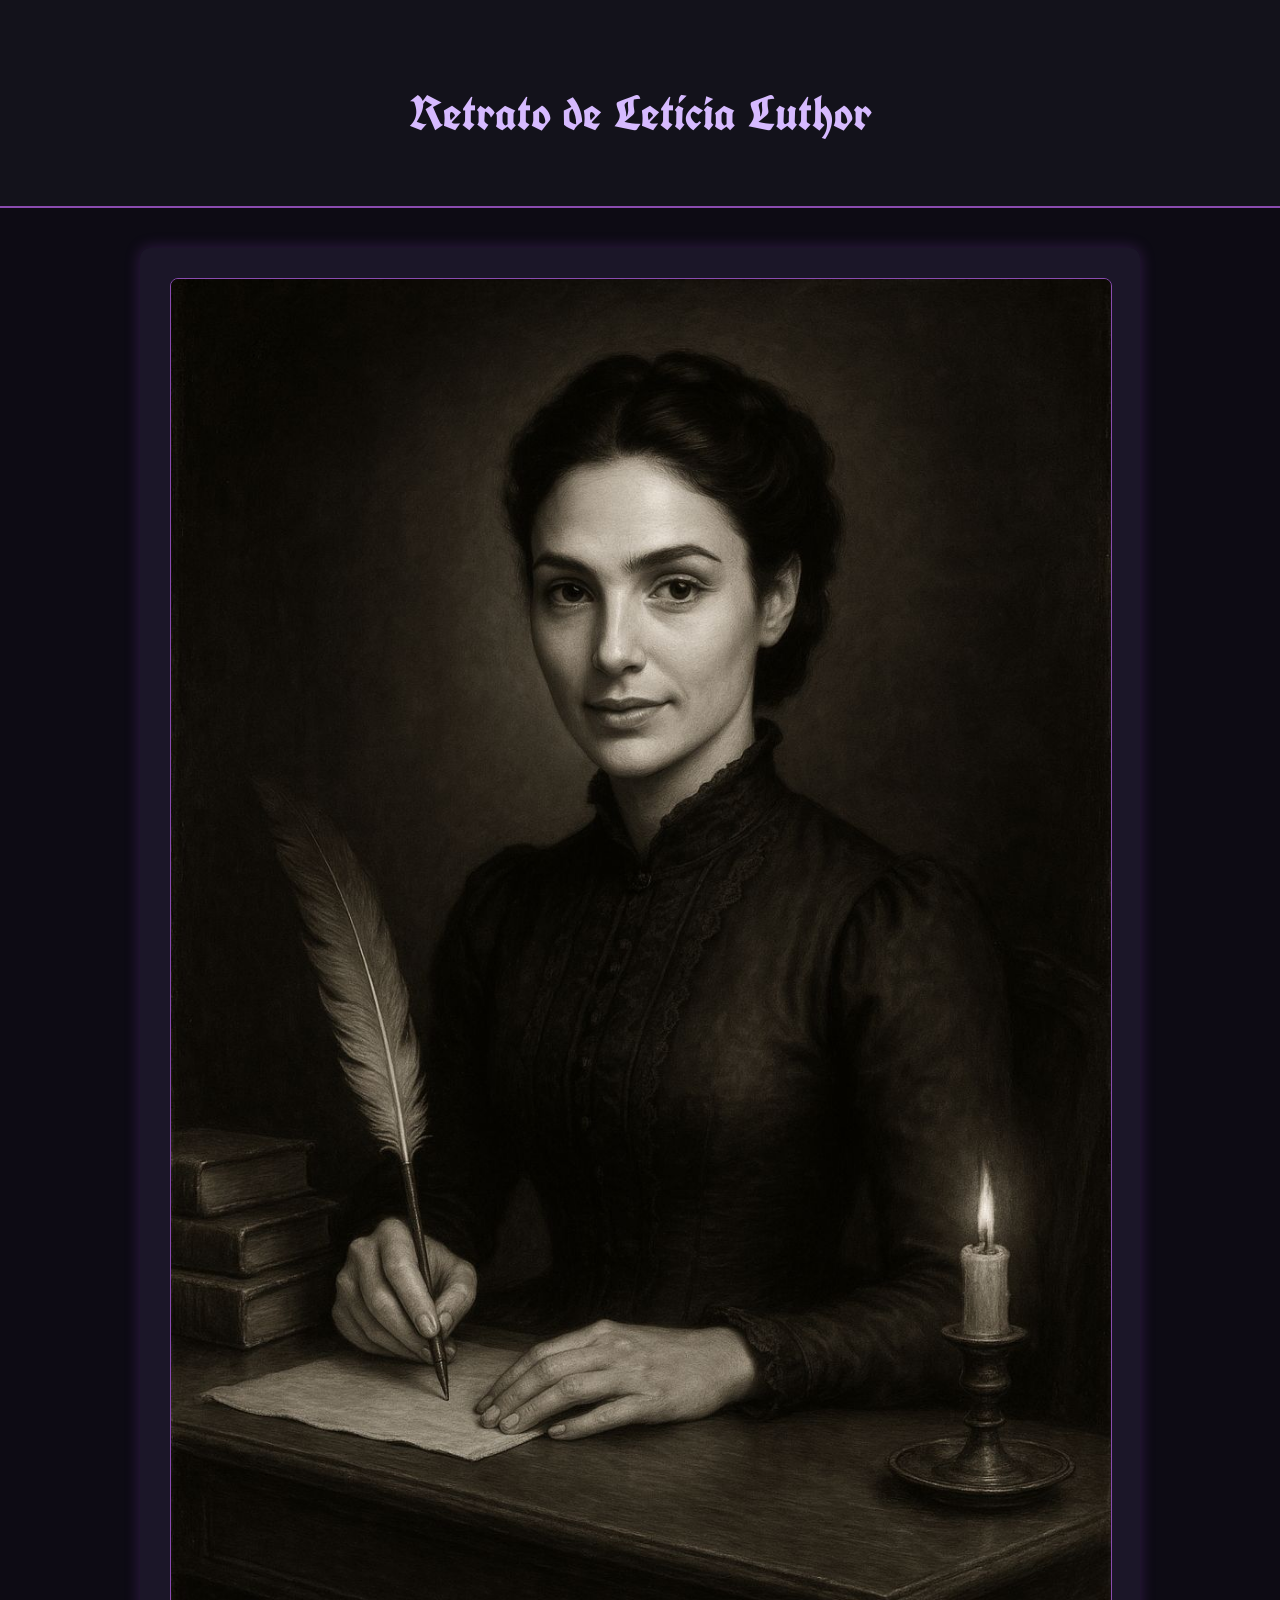
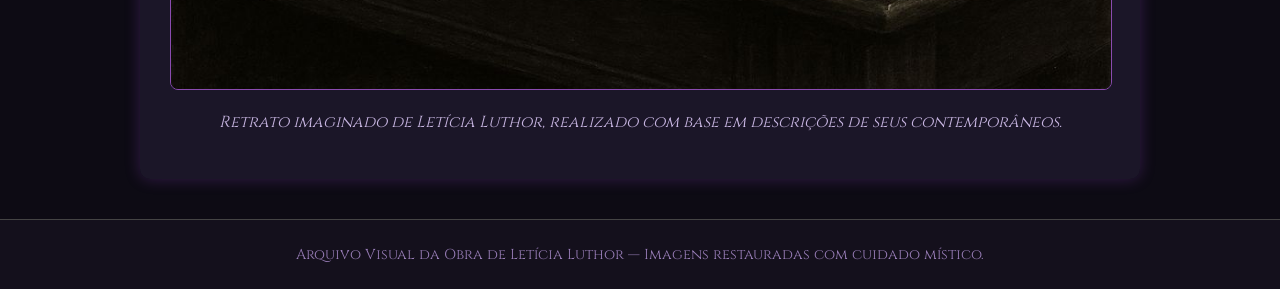
==== imagens.html @ 7912283a "Update and rename imagem.html to imagens.html" ====
<!DOCTYPE html>
<html lang="pt-BR">
<head>
  <meta charset="UTF-8">
  <meta name="viewport" content="width=device-width, initial-scale=1">
  <title>Imagens de Letícia Luthor</title>
  <style>
    @import url('https://fonts.googleapis.com/css2?family=Cinzel:wght@400;700&family=UnifrakturCook:wght@700&display=swap');

    body {
      margin: 0;
      background-color: #0d0b14;
      color: #f5f0e1;
      font-family: 'Cinzel', serif;
      background-image: url('https://www.transparenttextures.com/patterns/black-linen.png');
      background-attachment: fixed;
    }

    header {
      background-color: rgba(20, 18, 28, 0.95);
      text-align: center;
      padding: 50px 20px 30px;
      border-bottom: 2px solid #8a4baf;
    }

    header h1 {
      font-family: 'UnifrakturCook', cursive;
      font-size: 3em;
      color: #d6baff;
    }

    section {
      max-width: 1000px;
      margin: auto;
      padding: 40px 20px;
      text-align: center;
    }

    .img-box {
      background-color: rgba(30, 25, 45, 0.8);
      padding: 30px;
      border-radius: 10px;
      box-shadow: 0 0 15px rgba(139, 64, 191, 0.3);
      display: inline-block;
    }

    .img-box img {
      max-width: 100%;
      border-radius: 8px;
      border: 1px solid #8a4baf;
    }

    p.caption {
      font-style: italic;
      margin-top: 15px;
      color: #c8b6e2;
    }

    footer {
      background-color: #14101c;
      text-align: center;
      padding: 25px;
      font-size: 0.9em;
      color: #987db7;
      border-top: 1px solid #444;
    }
  </style>
</head>
<body>

  <header>
    <h1>Retrato de Letícia Luthor</h1>
  </header>

  <section>
    <div class="img-box">
      <img src="27d8414f-54de-430c-a86e-f7457b515dd6.png" alt="Retrato de Letícia Luthor segurando uma pena">
      <p class="caption">Retrato imaginado de Letícia Luthor, realizado com base em descrições de seus contemporâneos.</p>
    </div>
  </section>

  <footer>
    Arquivo Visual da Obra de Letícia Luthor — Imagens restauradas com cuidado místico.
  </footer>

</body>
</html>
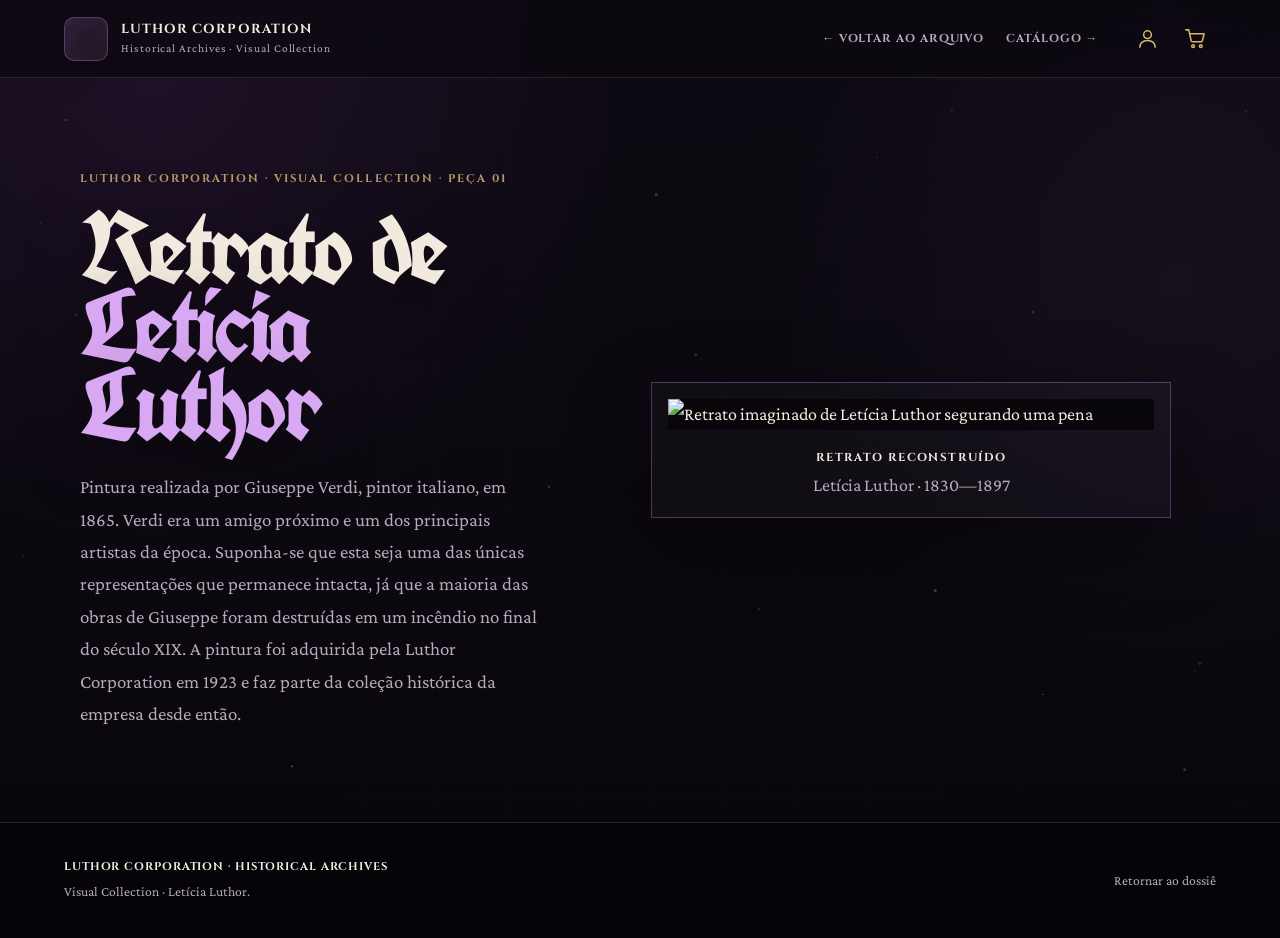
==== commit 5041d87c: "Adiciona catálogo, carrinho, pedidos e login à boutique - catalogo.html, produto.html, carrinho.html" ====
--- a/imagens.html
+++ b/imagens.html
@@ -1,87 +1,62 @@
-<!DOCTYPE html>
-<html lang="pt-BR">
-<head>
-  <meta charset="UTF-8">
-  <meta name="viewport" content="width=device-width, initial-scale=1">
-  <title>Imagens de Letícia Luthor</title>
-  <style>
-    @import url('https://fonts.googleapis.com/css2?family=Cinzel:wght@400;700&family=UnifrakturCook:wght@700&display=swap');
-
-    body {
-      margin: 0;
-      background-color: #0d0b14;
-      color: #f5f0e1;
-      font-family: 'Cinzel', serif;
-      background-image: url('https://www.transparenttextures.com/patterns/black-linen.png');
-      background-attachment: fixed;
-    }
-
-    header {
-      background-color: rgba(20, 18, 28, 0.95);
-      text-align: center;
-      padding: 50px 20px 30px;
-      border-bottom: 2px solid #8a4baf;
-    }
-
-    header h1 {
-      font-family: 'UnifrakturCook', cursive;
-      font-size: 3em;
-      color: #d6baff;
-    }
-
-    section {
-      max-width: 1000px;
-      margin: auto;
-      padding: 40px 20px;
-      text-align: center;
-    }
-
-    .img-box {
-      background-color: rgba(30, 25, 45, 0.8);
-      padding: 30px;
-      border-radius: 10px;
-      box-shadow: 0 0 15px rgba(139, 64, 191, 0.3);
-      display: inline-block;
-    }
-
-    .img-box img {
-      max-width: 100%;
-      border-radius: 8px;
-      border: 1px solid #8a4baf;
-    }
-
-    p.caption {
-      font-style: italic;
-      margin-top: 15px;
-      color: #c8b6e2;
-    }
-
-    footer {
-      background-color: #14101c;
-      text-align: center;
-      padding: 25px;
-      font-size: 0.9em;
-      color: #987db7;
-      border-top: 1px solid #444;
-    }
-  </style>
-</head>
-<body>
-
-  <header>
-    <h1>Retrato de Letícia Luthor</h1>
-  </header>
-
-  <section>
-    <div class="img-box">
-      <img src="27d8414f-54de-430c-a86e-f7457b515dd6.png" alt="Retrato de Letícia Luthor segurando uma pena">
-      <p class="caption">Retrato imaginado de Letícia Luthor, realizado com base em descrições de seus contemporâneos.</p>
-    </div>
-  </section>
-
-  <footer>
-    Arquivo Visual da Obra de Letícia Luthor — Imagens restauradas com cuidado místico.
-  </footer>
-
-</body>
-</html>
+<!DOCTYPE html>
+<html lang="pt-BR">
+<head>
+  <meta charset="UTF-8">
+  <meta name="viewport" content="width=device-width, initial-scale=1.0">
+  <meta name="description" content="Luthor Corporation Historical Archives — coleção visual dedicada ao retrato de Letícia Luthor.">
+  <meta name="theme-color" content="#100b16">
+  <title>Retrato de Letícia Luthor — Arquivo Visual</title>
+  <link rel="icon" type="image/x-icon" href="favicon.ico">
+  <link rel="preconnect" href="https://fonts.googleapis.com">
+  <link rel="preconnect" href="https://fonts.gstatic.com" crossorigin>
+  <link href="https://fonts.googleapis.com/css2?family=Cinzel:wght@400;600;700;800&family=Crimson+Pro:ital,wght@0,400;0,500;0,600;1,400;1,500&family=UnifrakturCook:wght@700&display=swap" rel="stylesheet">
+  <link rel="stylesheet" href="style.css">
+  <link rel="stylesheet" href="loja.css">
+</head>
+<body class="gallery-page">
+  <canvas id="dust-canvas" aria-hidden="true"></canvas>
+
+  <header class="site-header">
+    <a class="brand" href="index.html">
+      <span class="brand-mark corporate-mark"><img src="luthor-symbol.png" alt="" aria-hidden="true"></span>
+      <span class="brand-copy"><strong>Luthor Corporation</strong><small>Historical Archives · Visual Collection</small></span>
+    </a>
+    <div class="gallery-header-links"><a class="back-link" href="index.html">← Voltar ao arquivo</a><a class="back-link" href="catalogo.html">Catálogo →</a></div>
+    <div class="shop-actions">
+      <a class="shop-icon" href="perfil.html" aria-label="Seu perfil">
+        <svg viewBox="0 0 24 24" aria-hidden="true"><circle cx="12" cy="8" r="4"/><path d="M4 21c0-4.4 3.6-7 8-7s8 2.6 8 7"/></svg>
+      </a>
+      <a class="shop-icon" href="carrinho.html" data-cart-link aria-label="Carrinho">
+        <svg viewBox="0 0 24 24" aria-hidden="true"><path d="M2 3h3l2.4 11.2a1.5 1.5 0 0 0 1.5 1.2h8.8a1.5 1.5 0 0 0 1.5-1.1L21 7H6"/><circle cx="9.5" cy="20" r="1.4"/><circle cx="17.5" cy="20" r="1.4"/></svg>
+        <span class="shop-badge" data-cart-count hidden>0</span>
+      </a>
+    </div>
+  </header>
+
+  <main class="gallery-main">
+    <section class="gallery-intro reveal">
+      <p class="section-label">Luthor Corporation · Visual Collection · peça 01</p>
+      <h1>Retrato de<br><span>Letícia Luthor</span></h1>
+      <p>Pintura realizada por Giuseppe Verdi, pintor italiano, em 1865. Verdi era um amigo próximo e um dos principais artistas da época. Suponha-se que esta seja uma das únicas representações
+        que permanece intacta, já que a maioria das obras de Giuseppe foram destruídas em um incêndio no final do século XIX. A pintura foi adquirida pela Luthor Corporation em 1923 e faz parte da coleção histórica da empresa desde então.
+      </p>
+    </section>
+
+    <figure class="gallery-frame reveal">
+      <img src="retrato-leticia.jpg" alt="Retrato imaginado de Letícia Luthor segurando uma pena">
+      <figcaption>
+        <strong>Retrato reconstruído</strong>
+        <span>Letícia Luthor · 1830—1897</span>
+      </figcaption>
+    </figure>
+  </main>
+
+  <footer class="site-footer compact-footer">
+    <div><strong>Luthor Corporation · Historical Archives</strong><span>Visual Collection · Letícia Luthor.</span></div>
+    <a href="index.html">Retornar ao dossiê</a>
+  </footer>
+
+  <script src="loja.js" defer></script>
+  <script src="script.js" defer></script>
+</body>
+</html>
--- a/style.css
+++ b/style.css
@@ -0,0 +1,2137 @@
+:root {
+  --bg: #0d0912;
+  --bg-deep: #08060b;
+  --surface: rgba(31, 22, 39, 0.82);
+  --surface-soft: rgba(255, 255, 255, 0.035);
+  --text: #f3eadf;
+  --muted: #b8a9ba;
+  --accent: #b277d4;
+  --accent-strong: #d9a8f2;
+  --gold: #b79a6b;
+  --line: rgba(221, 197, 235, 0.14);
+  --line-strong: rgba(178, 119, 212, 0.38);
+  --shadow: 0 26px 80px rgba(0, 0, 0, 0.42);
+}
+
+* {
+  box-sizing: border-box;
+  margin: 0;
+  padding: 0;
+}
+
+html {
+  scroll-behavior: smooth;
+  scroll-padding-top: 96px;
+}
+
+body {
+  min-height: 100vh;
+  overflow-x: hidden;
+  background:
+    radial-gradient(circle at 12% 8%, rgba(96, 48, 118, 0.2), transparent 30rem),
+    radial-gradient(circle at 92% 30%, rgba(111, 77, 128, 0.1), transparent 26rem),
+    linear-gradient(180deg, #0e0a13 0%, var(--bg-deep) 100%);
+  color: var(--text);
+  font-family: "Crimson Pro", Georgia, serif;
+  font-size: 18px;
+  line-height: 1.72;
+}
+
+body::before {
+  content: "";
+  position: fixed;
+  inset: 0;
+  z-index: -4;
+  pointer-events: none;
+  background-image:
+    linear-gradient(rgba(255, 255, 255, 0.012) 1px, transparent 1px),
+    linear-gradient(90deg, rgba(255, 255, 255, 0.012) 1px, transparent 1px);
+  background-size: 72px 72px;
+  mask-image: radial-gradient(circle at center, #000 26%, transparent 90%);
+}
+
+body.menu-open {
+  overflow: hidden;
+}
+
+img {
+  display: block;
+  max-width: 100%;
+}
+
+a {
+  color: inherit;
+}
+
+button,
+a {
+  -webkit-tap-highlight-color: transparent;
+}
+
+#dust-canvas {
+  position: fixed;
+  inset: 0;
+  z-index: -3;
+  width: 100%;
+  height: 100%;
+  pointer-events: none;
+  opacity: 0.62;
+}
+
+.reading-progress {
+  position: fixed;
+  inset: 0 0 auto;
+  z-index: 300;
+  height: 2px;
+  background: rgba(255, 255, 255, 0.025);
+}
+
+.reading-progress span {
+  display: block;
+  width: 0;
+  height: 100%;
+  background: linear-gradient(90deg, var(--gold), var(--accent-strong));
+  box-shadow: 0 0 14px rgba(217, 168, 242, 0.45);
+}
+
+.site-header {
+  position: sticky;
+  top: 0;
+  z-index: 200;
+  display: flex;
+  align-items: center;
+  justify-content: space-between;
+  gap: 28px;
+  min-height: 78px;
+  padding: 12px clamp(18px, 5vw, 68px);
+  border-bottom: 1px solid var(--line);
+  background: rgba(12, 8, 16, 0.78);
+  backdrop-filter: blur(18px);
+}
+
+.brand {
+  display: flex;
+  align-items: center;
+  gap: 13px;
+  text-decoration: none;
+}
+
+.brand-mark {
+  display: grid;
+  place-items: center;
+  width: 44px;
+  height: 44px;
+  border: 1px solid var(--line-strong);
+  border-radius: 50%;
+  color: var(--accent-strong);
+  font-family: "Cinzel", serif;
+  font-size: 0.85rem;
+  font-weight: 800;
+  letter-spacing: 0.08em;
+  box-shadow: inset 0 0 24px rgba(178, 119, 212, 0.06);
+}
+
+.brand-copy {
+  display: grid;
+  line-height: 1.15;
+}
+
+.brand-copy strong {
+  font-family: "Cinzel", serif;
+  font-size: 0.82rem;
+  letter-spacing: 0.08em;
+  text-transform: uppercase;
+}
+
+.brand-copy small {
+  margin-top: 5px;
+  color: var(--muted);
+  font-size: 0.72rem;
+  letter-spacing: 0.08em;
+}
+
+.main-nav {
+  display: flex;
+  align-items: center;
+  gap: 26px;
+}
+
+.main-nav a,
+.back-link {
+  position: relative;
+  color: var(--muted);
+  font-family: "Cinzel", serif;
+  font-size: 0.72rem;
+  font-weight: 700;
+  letter-spacing: 0.08em;
+  text-decoration: none;
+  text-transform: uppercase;
+  transition: color 180ms ease;
+}
+
+.main-nav a::after {
+  content: "";
+  position: absolute;
+  right: 0;
+  bottom: -9px;
+  left: 0;
+  height: 1px;
+  background: var(--accent);
+  transform: scaleX(0);
+  transform-origin: left;
+  transition: transform 180ms ease;
+}
+
+.main-nav a:hover,
+.main-nav a.active,
+.back-link:hover {
+  color: var(--text);
+}
+
+.main-nav a:hover::after,
+.main-nav a.active::after {
+  transform: scaleX(1);
+}
+
+.menu-toggle {
+  display: none;
+  width: 44px;
+  height: 44px;
+  border: 1px solid var(--line);
+  border-radius: 50%;
+  background: var(--surface-soft);
+  color: var(--text);
+  cursor: pointer;
+}
+
+.menu-toggle span {
+  display: block;
+  width: 17px;
+  height: 1px;
+  margin: 5px auto;
+  background: currentColor;
+  transition: transform 180ms ease, opacity 180ms ease;
+}
+
+body.menu-open .menu-toggle span:nth-child(1) { transform: translateY(6px) rotate(45deg); }
+body.menu-open .menu-toggle span:nth-child(2) { opacity: 0; }
+body.menu-open .menu-toggle span:nth-child(3) { transform: translateY(-6px) rotate(-45deg); }
+
+.hero {
+  position: relative;
+  display: grid;
+  grid-template-columns: minmax(0, 1.05fr) minmax(330px, 0.72fr);
+  align-items: center;
+  gap: clamp(40px, 7vw, 100px);
+  width: min(1220px, calc(100% - 40px));
+  min-height: calc(100vh - 78px);
+  margin: 0 auto;
+  padding: 70px 0 80px;
+}
+
+.hero-copy {
+  position: relative;
+  z-index: 2;
+  padding-left: clamp(0px, 4vw, 52px);
+}
+
+.kicker,
+.section-label {
+  color: var(--gold);
+  font-family: "Cinzel", serif;
+  font-size: 0.7rem;
+  font-weight: 700;
+  letter-spacing: 0.18em;
+  text-transform: uppercase;
+}
+
+.hero h1,
+.gallery-intro h1 {
+  margin-top: 20px;
+  font-family: "UnifrakturCook", cursive;
+  font-size: clamp(4.5rem, 10vw, 8.8rem);
+  font-weight: 700;
+  line-height: 0.77;
+  letter-spacing: -0.04em;
+  text-shadow: 0 16px 60px rgba(0, 0, 0, 0.5);
+}
+
+.hero h1 span,
+.gallery-intro h1 span {
+  color: var(--accent-strong);
+}
+
+.hero-subtitle {
+  margin-top: 28px;
+  color: var(--accent);
+  font-family: "Cinzel", serif;
+  font-size: 0.88rem;
+  font-weight: 700;
+  letter-spacing: 0.34em;
+  text-transform: uppercase;
+}
+
+.hero-description {
+  max-width: 650px;
+  margin-top: 24px;
+  color: #cdbfd0;
+  font-size: clamp(1.1rem, 1.7vw, 1.3rem);
+}
+
+.hero-actions {
+  display: flex;
+  flex-wrap: wrap;
+  gap: 12px;
+  margin-top: 32px;
+}
+
+.button {
+  display: inline-flex;
+  align-items: center;
+  justify-content: center;
+  min-height: 48px;
+  padding: 12px 20px;
+  border: 1px solid var(--line-strong);
+  border-radius: 999px;
+  font-family: "Cinzel", serif;
+  font-size: 0.7rem;
+  font-weight: 700;
+  letter-spacing: 0.08em;
+  text-decoration: none;
+  text-transform: uppercase;
+  transition: transform 180ms ease, background 180ms ease, border-color 180ms ease;
+}
+
+.button:hover {
+  transform: translateY(-2px);
+}
+
+.button-primary {
+  background: linear-gradient(135deg, #77508c, #a26ac3);
+  color: #fff;
+  box-shadow: 0 16px 34px rgba(100, 53, 126, 0.2);
+}
+
+.button-ghost {
+  background: rgba(255, 255, 255, 0.025);
+  color: var(--text);
+}
+
+.hero-portrait {
+  position: relative;
+  z-index: 1;
+  width: min(100%, 430px);
+  justify-self: center;
+}
+
+.portrait-frame {
+  position: relative;
+  padding: 14px;
+  border: 1px solid var(--line-strong);
+  background: rgba(255, 255, 255, 0.025);
+  box-shadow: var(--shadow);
+}
+
+.portrait-frame::before,
+.portrait-frame::after {
+  content: "";
+  position: absolute;
+  width: 66px;
+  height: 66px;
+  border-color: var(--gold);
+  opacity: 0.7;
+}
+
+.portrait-frame::before {
+  top: -9px;
+  left: -9px;
+  border-top: 1px solid;
+  border-left: 1px solid;
+}
+
+.portrait-frame::after {
+  right: -9px;
+  bottom: -9px;
+  border-right: 1px solid;
+  border-bottom: 1px solid;
+}
+
+.portrait-frame img {
+  width: 100%;
+  aspect-ratio: 2 / 3;
+  object-fit: cover;
+  object-position: center top;
+  filter: sepia(12%) contrast(1.03) saturate(0.9);
+}
+
+.hero-portrait figcaption,
+.gallery-frame figcaption {
+  display: grid;
+  gap: 2px;
+  margin-top: 18px;
+  color: var(--muted);
+  text-align: center;
+}
+
+.hero-portrait figcaption span,
+.gallery-frame figcaption strong {
+  color: var(--text);
+  font-family: "Cinzel", serif;
+  font-size: 0.72rem;
+  letter-spacing: 0.12em;
+  text-transform: uppercase;
+}
+
+.hero-ornament {
+  position: absolute;
+  z-index: 0;
+  border: 1px solid rgba(178, 119, 212, 0.11);
+  border-radius: 50%;
+  pointer-events: none;
+}
+
+.ornament-left {
+  width: 330px;
+  height: 330px;
+  left: -180px;
+  bottom: 10%;
+}
+
+.ornament-right {
+  width: 520px;
+  height: 520px;
+  right: -260px;
+  top: 10%;
+  box-shadow: inset 0 0 100px rgba(178, 119, 212, 0.035);
+}
+
+.section-shell {
+  width: min(1120px, calc(100% - 40px));
+  margin: 0 auto;
+}
+
+.archive-intro {
+  display: grid;
+  grid-template-columns: 0.82fr 1.18fr;
+  gap: 80px;
+  padding: 100px 0;
+  border-top: 1px solid var(--line);
+  border-bottom: 1px solid var(--line);
+}
+
+.archive-heading h2,
+.index-heading h2,
+.trial-section h2,
+.final-chapter h2,
+.quotes-heading h2 {
+  margin-top: 14px;
+  font-family: "Cinzel", serif;
+  font-size: clamp(2.2rem, 4vw, 4.2rem);
+  line-height: 1.08;
+  letter-spacing: -0.05em;
+}
+
+.archive-summary > p {
+  color: #c7b9cb;
+  font-size: 1.22rem;
+}
+
+.archive-facts {
+  display: grid;
+  grid-template-columns: repeat(2, 1fr);
+  gap: 18px;
+  margin-top: 34px;
+}
+
+.archive-facts div {
+  padding: 18px 0;
+  border-top: 1px solid var(--line);
+}
+
+.archive-facts dt {
+  color: var(--muted);
+  font-family: "Cinzel", serif;
+  font-size: 0.64rem;
+  letter-spacing: 0.12em;
+  text-transform: uppercase;
+}
+
+.archive-facts dd {
+  margin-top: 6px;
+  color: var(--text);
+  font-size: 1.05rem;
+}
+
+.index-section {
+  padding: 110px 0;
+}
+
+.index-heading {
+  max-width: 540px;
+  margin-bottom: 44px;
+}
+
+.chapter-index {
+  display: grid;
+  grid-template-columns: repeat(2, 1fr);
+  border-top: 1px solid var(--line);
+}
+
+.chapter-index a {
+  display: grid;
+  grid-template-columns: 44px 1fr auto;
+  align-items: center;
+  gap: 18px;
+  min-height: 82px;
+  padding: 14px 18px;
+  border-bottom: 1px solid var(--line);
+  color: inherit;
+  text-decoration: none;
+  transition: background 180ms ease, color 180ms ease;
+}
+
+.chapter-index a:nth-child(odd) {
+  border-right: 1px solid var(--line);
+}
+
+.chapter-index a:hover {
+  background: rgba(178, 119, 212, 0.055);
+}
+
+.chapter-index span {
+  color: var(--gold);
+  font-family: "Cinzel", serif;
+  font-size: 0.72rem;
+}
+
+.chapter-index strong {
+  font-family: "Cinzel", serif;
+  font-size: 0.82rem;
+  letter-spacing: 0.03em;
+}
+
+.chapter-index small {
+  color: var(--muted);
+  font-style: italic;
+}
+
+.chapters {
+  border-top: 1px solid var(--line);
+}
+
+.chapter {
+  display: grid;
+  grid-template-columns: 0.28fr 0.72fr;
+  gap: 60px;
+  padding: 92px 0;
+  border-bottom: 1px solid var(--line);
+}
+
+.chapter-meta {
+  display: flex;
+  flex-direction: column;
+  gap: 7px;
+  padding-top: 8px;
+  color: var(--muted);
+  font-family: "Cinzel", serif;
+  font-size: 0.68rem;
+  letter-spacing: 0.1em;
+  text-transform: uppercase;
+}
+
+.chapter-meta span {
+  color: var(--gold);
+}
+
+.chapter-body {
+  max-width: 730px;
+}
+
+.chapter h2 {
+  margin-bottom: 22px;
+  font-family: "Cinzel", serif;
+  font-size: clamp(2rem, 3.5vw, 3.25rem);
+  line-height: 1.1;
+  letter-spacing: -0.04em;
+}
+
+.chapter p + p,
+.chapter blockquote + p {
+  margin-top: 22px;
+}
+
+.chapter p,
+.trial-section p,
+.final-chapter p,
+.quotes-note {
+  color: #c8bbc9;
+}
+
+blockquote {
+  position: relative;
+  margin: 32px 0;
+  padding: 0 0 0 34px;
+  border-left: 1px solid var(--accent);
+  color: #e0cbea;
+  font-size: clamp(1.2rem, 2vw, 1.48rem);
+  font-style: italic;
+  line-height: 1.55;
+}
+
+blockquote::before {
+  content: "“";
+  position: absolute;
+  top: -26px;
+  left: 13px;
+  color: rgba(178, 119, 212, 0.14);
+  font-family: Georgia, serif;
+  font-size: 5rem;
+  line-height: 1;
+}
+
+.trial-section {
+  position: relative;
+  margin: 110px 0;
+  padding: 110px 0;
+  overflow: hidden;
+  border-top: 1px solid rgba(183, 154, 107, 0.26);
+  border-bottom: 1px solid rgba(183, 154, 107, 0.26);
+  background:
+    linear-gradient(rgba(8, 6, 11, 0.76), rgba(8, 6, 11, 0.9)),
+    radial-gradient(circle at center, rgba(116, 69, 128, 0.19), transparent 55%);
+}
+
+.trial-inner {
+  max-width: 900px;
+  text-align: center;
+}
+
+.trial-section p {
+  max-width: 760px;
+  margin: 24px auto 0;
+}
+
+.trial-section blockquote {
+  max-width: 820px;
+  margin: 44px auto 0;
+  padding: 0;
+  border: 0;
+  color: #eee0ef;
+  font-size: clamp(1.45rem, 2.7vw, 2.25rem);
+}
+
+.trial-section blockquote::before {
+  display: none;
+}
+
+.final-chapter {
+  display: grid;
+  grid-template-columns: 1fr 240px;
+  align-items: center;
+  gap: 80px;
+  padding: 30px 0 110px;
+}
+
+.final-copy {
+  max-width: 760px;
+}
+
+.final-copy > p:not(.section-label) {
+  margin-top: 22px;
+}
+
+.final-seal {
+  display: grid;
+  place-items: center;
+  align-content: center;
+  width: 220px;
+  height: 220px;
+  border: 1px solid var(--line-strong);
+  border-radius: 50%;
+  box-shadow: inset 0 0 60px rgba(178, 119, 212, 0.04);
+}
+
+.final-seal span {
+  color: var(--accent-strong);
+  font-family: "UnifrakturCook", cursive;
+  font-size: 4.2rem;
+  line-height: 1;
+}
+
+.final-seal small {
+  margin-top: 8px;
+  color: var(--gold);
+  font-family: "Cinzel", serif;
+  font-size: 0.65rem;
+  letter-spacing: 0.18em;
+}
+
+.quotes-section {
+  padding: 100px 0 120px;
+  border-top: 1px solid var(--line);
+}
+
+.quotes-heading {
+  max-width: 620px;
+}
+
+.quote-grid {
+  display: grid;
+  grid-template-columns: repeat(3, 1fr);
+  gap: 1px;
+  margin-top: 50px;
+  background: var(--line);
+  border: 1px solid var(--line);
+}
+
+.quote-grid blockquote {
+  margin: 0;
+  min-height: 290px;
+  padding: 34px;
+  border: 0;
+  background: #100c15;
+  font-size: 1.15rem;
+}
+
+.quote-grid blockquote::before {
+  top: 12px;
+  left: 21px;
+}
+
+.quotes-note {
+  max-width: 760px;
+  margin: 28px auto 0;
+  text-align: center;
+}
+
+.site-footer {
+  display: flex;
+  align-items: center;
+  justify-content: space-between;
+  gap: 28px;
+  padding: 34px clamp(20px, 5vw, 68px);
+  border-top: 1px solid var(--line);
+  background: rgba(6, 4, 8, 0.78);
+}
+
+.site-footer div {
+  display: grid;
+  gap: 4px;
+}
+
+.site-footer strong {
+  font-family: "Cinzel", serif;
+  font-size: 0.7rem;
+  letter-spacing: 0.08em;
+  text-transform: uppercase;
+}
+
+.site-footer span,
+.site-footer a {
+  color: var(--muted);
+  font-size: 0.85rem;
+}
+
+.site-footer a {
+  text-decoration: none;
+}
+
+.reveal {
+  opacity: 0;
+  transform: translateY(24px);
+  transition: opacity 700ms ease, transform 700ms ease;
+}
+
+.reveal.visible {
+  opacity: 1;
+  transform: translateY(0);
+}
+
+/* Gallery */
+.gallery-main {
+  display: grid;
+  grid-template-columns: minmax(280px, 0.72fr) minmax(360px, 0.9fr);
+  align-items: center;
+  gap: 80px;
+  width: min(1120px, calc(100% - 40px));
+  min-height: calc(100vh - 156px);
+  margin: 0 auto;
+  padding: 70px 0;
+}
+
+.gallery-intro h1 {
+  font-size: clamp(4rem, 8vw, 7rem);
+}
+
+.gallery-intro > p:last-child {
+  max-width: 470px;
+  margin-top: 26px;
+  color: var(--muted);
+  font-size: 1.18rem;
+}
+
+.gallery-frame {
+  width: min(100%, 520px);
+  justify-self: center;
+  padding: 16px;
+  border: 1px solid var(--line-strong);
+  background: rgba(255, 255, 255, 0.025);
+  box-shadow: var(--shadow);
+}
+
+.gallery-frame img {
+  width: 100%;
+  max-height: 72vh;
+  object-fit: contain;
+  background: #08060a;
+}
+
+.compact-footer {
+  margin-top: 0;
+}
+
+@media (max-width: 900px) {
+  .menu-toggle {
+    display: block;
+  }
+
+  .main-nav {
+    position: fixed;
+    top: 78px;
+    right: 16px;
+    left: 16px;
+    display: grid;
+    gap: 0;
+    padding: 10px;
+    border: 1px solid var(--line);
+    background: rgba(12, 8, 16, 0.98);
+    box-shadow: var(--shadow);
+    opacity: 0;
+    pointer-events: none;
+    transform: translateY(-12px);
+    transition: opacity 180ms ease, transform 180ms ease;
+  }
+
+  body.menu-open .main-nav {
+    opacity: 1;
+    pointer-events: auto;
+    transform: translateY(0);
+  }
+
+  .main-nav a {
+    padding: 14px;
+  }
+
+  .main-nav a::after {
+    display: none;
+  }
+
+  .hero,
+  .gallery-main {
+    grid-template-columns: 1fr;
+    min-height: auto;
+  }
+
+  .hero {
+    padding-top: 70px;
+  }
+
+  .hero-copy {
+    padding-left: 0;
+    text-align: center;
+  }
+
+  .hero-description {
+    margin-right: auto;
+    margin-left: auto;
+  }
+
+  .hero-actions {
+    justify-content: center;
+  }
+
+  .hero-portrait {
+    width: min(84%, 410px);
+  }
+
+  .archive-intro,
+  .chapter,
+  .final-chapter,
+  .gallery-main {
+    gap: 42px;
+  }
+
+  .archive-intro {
+    grid-template-columns: 1fr;
+  }
+
+  .chapter {
+    grid-template-columns: 1fr;
+  }
+
+  .chapter-meta {
+    flex-direction: row;
+    justify-content: space-between;
+    border-bottom: 1px solid var(--line);
+    padding-bottom: 12px;
+  }
+
+  .quote-grid {
+    grid-template-columns: 1fr;
+  }
+
+  .quote-grid blockquote {
+    min-height: auto;
+  }
+
+  .gallery-intro {
+    text-align: center;
+  }
+
+  .gallery-intro > p:last-child {
+    margin-right: auto;
+    margin-left: auto;
+  }
+}
+
+@media (max-width: 650px) {
+  body {
+    font-size: 17px;
+  }
+
+  .brand-copy small {
+    display: none;
+  }
+
+  .brand-copy strong {
+    font-size: 0.68rem;
+  }
+
+  .hero {
+    width: min(100% - 26px, 1220px);
+    padding: 56px 0 64px;
+  }
+
+  .hero h1 {
+    font-size: clamp(4.1rem, 24vw, 6rem);
+  }
+
+  .hero-description {
+    font-size: 1.08rem;
+  }
+
+  .section-shell,
+  .gallery-main {
+    width: min(100% - 28px, 1120px);
+  }
+
+  .archive-intro,
+  .index-section,
+  .chapter,
+  .quotes-section {
+    padding-top: 70px;
+    padding-bottom: 70px;
+  }
+
+  .archive-facts,
+  .chapter-index {
+    grid-template-columns: 1fr;
+  }
+
+  .chapter-index a:nth-child(odd) {
+    border-right: 0;
+  }
+
+  .chapter-index a {
+    grid-template-columns: 34px 1fr;
+  }
+
+  .chapter-index small {
+    display: none;
+  }
+
+  .trial-section {
+    margin: 76px 0;
+    padding: 78px 0;
+  }
+
+  .final-chapter {
+    grid-template-columns: 1fr;
+    padding-bottom: 80px;
+  }
+
+  .final-seal {
+    width: 170px;
+    height: 170px;
+    justify-self: center;
+  }
+
+  .site-footer {
+    align-items: flex-start;
+    flex-direction: column;
+  }
+
+  .back-link {
+    font-size: 0.62rem;
+  }
+}
+
+@media (prefers-reduced-motion: reduce) {
+  html {
+    scroll-behavior: auto;
+  }
+
+  *,
+  *::before,
+  *::after {
+    animation-duration: 0.01ms !important;
+    animation-iteration-count: 1 !important;
+    transition-duration: 0.01ms !important;
+  }
+
+  .reveal {
+    opacity: 1;
+    transform: none;
+  }
+
+  #dust-canvas {
+    display: none;
+  }
+}
+
+
+/* === Livro / página de compra === */
+.button-book {
+  border-color: rgba(183, 154, 107, 0.45);
+  background: rgba(183, 154, 107, 0.08);
+  color: #e7d2ad;
+}
+
+.book-promo {
+  display: grid;
+  grid-template-columns: minmax(0, 1fr) 260px;
+  align-items: center;
+  gap: clamp(34px, 7vw, 90px);
+  padding-top: 78px;
+  padding-bottom: 92px;
+  border-top: 1px solid var(--line);
+  border-bottom: 1px solid var(--line);
+}
+
+.book-promo h2,
+.book-info h2,
+.editions h2,
+.checkout-section h2,
+.book-hero-copy h2 {
+  margin-top: 12px;
+  font-family: "Cinzel", serif;
+  font-size: clamp(2rem, 4vw, 3.3rem);
+  line-height: 1.12;
+}
+
+.book-promo-copy > p:not(.section-label) {
+  max-width: 720px;
+  margin-top: 20px;
+  color: var(--muted);
+}
+
+.book-promo-actions {
+  display: flex;
+  align-items: center;
+  flex-wrap: wrap;
+  gap: 18px;
+  margin-top: 28px;
+}
+
+.book-promo-actions > span {
+  color: var(--gold);
+  font-family: "Cinzel", serif;
+  font-size: 0.72rem;
+  font-weight: 700;
+  letter-spacing: 0.08em;
+  text-transform: uppercase;
+}
+
+.mini-book {
+  position: relative;
+  aspect-ratio: 0.68;
+  padding: 30px 24px;
+  border: 1px solid rgba(217, 168, 242, 0.32);
+  background:
+    linear-gradient(rgba(255,255,255,0.025), rgba(255,255,255,0)),
+    radial-gradient(circle at 50% 12%, rgba(178,119,212,0.22), transparent 36%),
+    #151019;
+  box-shadow: -14px 18px 0 #09070b, 0 28px 70px rgba(0,0,0,0.45);
+  transform: rotate(2deg);
+  text-align: center;
+}
+
+.mini-book::before {
+  content: "";
+  position: absolute;
+  inset: 13px;
+  border: 1px solid rgba(183,154,107,0.4);
+  pointer-events: none;
+}
+
+.mini-book-kicker,
+.mini-book small {
+  position: relative;
+  z-index: 1;
+  display: block;
+  color: var(--gold);
+  font-family: "Cinzel", serif;
+  font-size: 0.6rem;
+  letter-spacing: 0.12em;
+  text-transform: uppercase;
+}
+
+.mini-book strong {
+  position: relative;
+  z-index: 1;
+  display: block;
+  margin: 54px 0 20px;
+  color: #f2e6f5;
+  font-family: "UnifrakturCook", cursive;
+  font-size: 3rem;
+  line-height: 0.85;
+}
+
+.gallery-header-links {
+  display: flex;
+  align-items: center;
+  gap: 22px;
+  margin-left: auto;
+}
+
+.book-hero {
+  display: grid;
+  grid-template-columns: minmax(360px, 0.85fr) minmax(0, 1.15fr);
+  align-items: center;
+  gap: clamp(46px, 8vw, 112px);
+  width: min(1220px, calc(100% - 40px));
+  min-height: calc(100vh - 78px);
+  margin: 0 auto;
+  padding: 78px 0 92px;
+}
+
+.book-stage {
+  display: grid;
+  place-items: center;
+  min-height: 610px;
+  perspective: 1400px;
+}
+
+.book-object {
+  position: relative;
+  width: min(340px, 76vw);
+  aspect-ratio: 0.68;
+  transform: rotateY(-11deg) rotateX(2deg) rotateZ(-1.4deg);
+  transform-style: preserve-3d;
+  filter: drop-shadow(0 38px 42px rgba(0,0,0,0.55));
+  transition: transform 450ms ease;
+}
+
+.book-object:hover {
+  transform: rotateY(-3deg) rotateX(0deg) rotateZ(0deg) translateY(-8px);
+}
+
+.book-cover {
+  position: absolute;
+  inset: 0;
+  z-index: 3;
+  display: flex;
+  flex-direction: column;
+  align-items: center;
+  padding: 34px 30px;
+  overflow: hidden;
+  border: 1px solid rgba(217,168,242,0.38);
+  background:
+    linear-gradient(145deg, rgba(255,255,255,0.035), transparent 28%),
+    radial-gradient(circle at 50% 22%, rgba(178,119,212,0.25), transparent 29%),
+    linear-gradient(180deg, #17101d 0%, #0c0910 100%);
+  box-shadow: inset 0 0 80px rgba(178,119,212,0.06);
+  transform: translateZ(19px);
+  text-align: center;
+}
+
+.book-cover::before,
+.book-cover::after {
+  content: "";
+  position: absolute;
+  pointer-events: none;
+}
+
+.book-cover::before {
+  inset: 17px;
+  border: 1px solid rgba(183,154,107,0.52);
+}
+
+.book-cover::after {
+  width: 190px;
+  height: 190px;
+  top: 108px;
+  border: 1px solid rgba(217,168,242,0.12);
+  border-radius: 50%;
+  box-shadow: 0 0 0 22px rgba(217,168,242,0.018), 0 0 0 44px rgba(217,168,242,0.012);
+}
+
+.book-cover-top {
+  position: relative;
+  z-index: 1;
+  color: #bca8be;
+  font-family: "Cinzel", serif;
+  font-size: 0.54rem;
+  font-weight: 700;
+  letter-spacing: 0.13em;
+  text-transform: uppercase;
+}
+
+.book-sigil {
+  position: relative;
+  z-index: 1;
+  display: grid;
+  place-items: center;
+  width: 68px;
+  height: 68px;
+  margin-top: 58px;
+  border: 1px solid rgba(183,154,107,0.62);
+  border-radius: 50%;
+  color: #e4c89b;
+  font-family: "Cinzel", serif;
+  font-size: 1rem;
+  font-weight: 800;
+  letter-spacing: 0.1em;
+}
+
+.book-cover h1 {
+  position: relative;
+  z-index: 1;
+  margin-top: 22px;
+  font-family: "UnifrakturCook", cursive;
+  font-size: clamp(4rem, 7vw, 5.8rem);
+  line-height: 0.8;
+}
+
+.book-cover p {
+  position: relative;
+  z-index: 1;
+  margin-top: 15px;
+  color: #e0c5e9;
+  font-family: "Cinzel", serif;
+  font-size: 0.78rem;
+  font-weight: 700;
+  letter-spacing: 0.16em;
+  text-transform: uppercase;
+}
+
+.book-cover strong {
+  position: relative;
+  z-index: 1;
+  margin-top: 6px;
+  color: var(--gold);
+  font-family: "Cinzel", serif;
+  font-size: 0.7rem;
+  letter-spacing: 0.24em;
+  text-transform: uppercase;
+}
+
+.book-cover small {
+  position: relative;
+  z-index: 1;
+  margin-top: auto;
+  color: #9f8ca2;
+  font-family: "Cinzel", serif;
+  font-size: 0.48rem;
+  letter-spacing: 0.13em;
+  text-transform: uppercase;
+}
+
+.book-spine {
+  position: absolute;
+  top: 3px;
+  bottom: 3px;
+  left: -29px;
+  z-index: 2;
+  display: grid;
+  place-items: center;
+  width: 39px;
+  border: 1px solid rgba(183,154,107,0.32);
+  background: #0b080d;
+  transform: rotateY(-90deg) translateZ(0);
+  transform-origin: right center;
+}
+
+.book-spine span {
+  color: #b99fc1;
+  font-family: "Cinzel", serif;
+  font-size: 0.47rem;
+  font-weight: 700;
+  letter-spacing: 0.09em;
+  writing-mode: vertical-rl;
+  transform: rotate(180deg);
+}
+
+.book-pages {
+  position: absolute;
+  inset: 8px -17px 8px 10px;
+  z-index: 1;
+  border-radius: 0 4px 4px 0;
+  background: repeating-linear-gradient(90deg, #d6c7b6 0 2px, #b7a896 2px 3px);
+  transform: translateZ(-5px);
+}
+
+.book-lead {
+  max-width: 680px;
+  margin-top: 22px;
+  color: #cdbfd0;
+  font-size: clamp(1.1rem, 1.6vw, 1.3rem);
+}
+
+.book-meta-row {
+  display: grid;
+  grid-template-columns: repeat(2, minmax(0, 1fr));
+  gap: 1px;
+  margin-top: 30px;
+  overflow: hidden;
+  border: 1px solid var(--line);
+  background: var(--line);
+}
+
+.book-meta-row div {
+  padding: 15px 17px;
+  background: rgba(14,10,18,0.88);
+}
+
+.book-meta-row span,
+.book-meta-row strong {
+  display: block;
+}
+
+.book-meta-row span {
+  color: var(--muted);
+  font-family: "Cinzel", serif;
+  font-size: 0.55rem;
+  letter-spacing: 0.12em;
+  text-transform: uppercase;
+}
+
+.book-meta-row strong {
+  margin-top: 5px;
+  font-size: 0.96rem;
+  font-weight: 500;
+}
+
+.book-info,
+.checkout-section {
+  display: grid;
+  grid-template-columns: minmax(250px, 0.75fr) minmax(0, 1.25fr);
+  gap: clamp(42px, 8vw, 100px);
+  padding-top: 92px;
+  padding-bottom: 92px;
+  border-top: 1px solid var(--line);
+}
+
+.book-info-copy > p + p {
+  margin-top: 18px;
+}
+
+.book-info-copy > p {
+  color: #cdbfd0;
+}
+
+.book-facts {
+  display: flex;
+  flex-wrap: wrap;
+  gap: 10px;
+  margin-top: 28px;
+}
+
+.book-facts span,
+.checkout-guarantees span {
+  padding: 8px 11px;
+  border: 1px solid var(--line);
+  border-radius: 999px;
+  color: #d6c6d8;
+  font-family: "Cinzel", serif;
+  font-size: 0.58rem;
+  font-weight: 700;
+  letter-spacing: 0.08em;
+  text-transform: uppercase;
+}
+
+.editions {
+  padding-top: 92px;
+  padding-bottom: 104px;
+}
+
+.editions-heading {
+  max-width: 760px;
+}
+
+.edition-grid {
+  display: grid;
+  grid-template-columns: repeat(3, 1fr);
+  gap: 18px;
+  margin-top: 38px;
+}
+
+.edition-card {
+  position: relative;
+  display: flex;
+  flex-direction: column;
+  min-height: 430px;
+  padding: 27px;
+  border: 1px solid var(--line);
+  background: linear-gradient(180deg, rgba(255,255,255,0.034), rgba(255,255,255,0.014));
+  transition: transform 200ms ease, border-color 200ms ease, background 200ms ease;
+}
+
+.edition-card:hover,
+.edition-card.selected {
+  transform: translateY(-6px);
+  border-color: var(--line-strong);
+  background: linear-gradient(180deg, rgba(178,119,212,0.09), rgba(255,255,255,0.018));
+}
+
+.edition-card.featured {
+  border-color: rgba(183,154,107,0.38);
+}
+
+.edition-badge {
+  position: absolute;
+  top: 17px;
+  right: 17px;
+  padding: 5px 8px;
+  border: 1px solid rgba(183,154,107,0.34);
+  color: #dbc49e;
+  font-family: "Cinzel", serif;
+  font-size: 0.48rem;
+  letter-spacing: 0.09em;
+  text-transform: uppercase;
+}
+
+.edition-number {
+  color: rgba(217,168,242,0.25);
+  font-family: "Cinzel", serif;
+  font-size: 2.6rem;
+  line-height: 1;
+}
+
+.edition-card h3 {
+  margin-top: 30px;
+  font-family: "Cinzel", serif;
+  font-size: 1.35rem;
+}
+
+.edition-card p {
+  margin-top: 13px;
+  color: var(--muted);
+}
+
+.edition-card ul {
+  display: grid;
+  gap: 8px;
+  margin: 20px 0 26px;
+  padding-left: 18px;
+  color: #c6b8c8;
+}
+
+.edition-price {
+  margin-top: auto;
+  color: #f0dfc0;
+  font-family: "Cinzel", serif;
+  font-size: 1.4rem;
+}
+
+.edition-select {
+  margin-top: 15px;
+  padding: 11px 14px;
+  border: 1px solid var(--line-strong);
+  background: transparent;
+  color: var(--text);
+  font-family: "Cinzel", serif;
+  font-size: 0.62rem;
+  font-weight: 700;
+  letter-spacing: 0.08em;
+  text-transform: uppercase;
+  cursor: pointer;
+}
+
+.excerpt-section {
+  margin: 34px 0 0;
+  padding: 92px 0;
+  border-top: 1px solid var(--line);
+  border-bottom: 1px solid var(--line);
+  background: radial-gradient(circle at 50% 50%, rgba(178,119,212,0.08), transparent 34rem);
+}
+
+.excerpt-inner {
+  position: relative;
+  text-align: center;
+}
+
+.excerpt-page {
+  display: block;
+  margin-top: 18px;
+  color: var(--gold);
+  font-family: "Cinzel", serif;
+  font-size: 0.58rem;
+  letter-spacing: 0.14em;
+  text-transform: uppercase;
+}
+
+.excerpt-inner blockquote {
+  max-width: 900px;
+  margin: 26px auto;
+  color: #eaddeb;
+  font-size: clamp(1.55rem, 3vw, 2.45rem);
+  font-style: italic;
+  line-height: 1.38;
+}
+
+.excerpt-inner > p:not(.section-label) {
+  color: var(--muted);
+}
+
+.excerpt-inner .back-link {
+  display: inline-block;
+  margin-top: 20px;
+}
+
+.checkout-copy > p:not(.section-label) {
+  margin-top: 20px;
+  color: var(--muted);
+}
+
+.checkout-guarantees {
+  display: flex;
+  flex-wrap: wrap;
+  gap: 8px;
+  margin-top: 24px;
+}
+
+.checkout-card {
+  display: grid;
+  gap: 18px;
+  padding: 28px;
+  border: 1px solid var(--line);
+  background: rgba(17,12,21,0.84);
+  box-shadow: var(--shadow);
+}
+
+.checkout-field {
+  display: grid;
+  gap: 8px;
+}
+
+.checkout-field label {
+  color: var(--gold);
+  font-family: "Cinzel", serif;
+  font-size: 0.58rem;
+  font-weight: 700;
+  letter-spacing: 0.1em;
+  text-transform: uppercase;
+}
+
+.checkout-field select,
+.quantity-control input {
+  width: 100%;
+  min-height: 47px;
+  border: 1px solid var(--line);
+  border-radius: 0;
+  outline: none;
+  background: #0c0910;
+  color: var(--text);
+  font-family: "Crimson Pro", serif;
+  font-size: 1rem;
+}
+
+.checkout-field select {
+  padding: 10px 12px;
+}
+
+.quantity-control {
+  display: grid;
+  grid-template-columns: 48px 1fr 48px;
+}
+
+.quantity-control button {
+  border: 1px solid var(--line);
+  background: rgba(255,255,255,0.035);
+  color: var(--text);
+  font-size: 1.4rem;
+  cursor: pointer;
+}
+
+.quantity-control input {
+  border-right: 0;
+  border-left: 0;
+  text-align: center;
+}
+
+.order-summary {
+  display: grid;
+  gap: 10px;
+  margin-top: 5px;
+  padding: 18px 0;
+  border-top: 1px solid var(--line);
+  border-bottom: 1px solid var(--line);
+}
+
+.order-summary > div {
+  display: flex;
+  justify-content: space-between;
+  gap: 20px;
+}
+
+.order-summary span {
+  color: var(--muted);
+}
+
+.order-summary strong {
+  font-weight: 500;
+}
+
+.order-total {
+  padding-top: 8px;
+  color: #f1dfc2;
+  font-family: "Cinzel", serif;
+}
+
+.checkout-button {
+  width: 100%;
+  border-radius: 0;
+}
+
+.checkout-note {
+  color: #8f808f;
+  font-size: 0.8rem;
+  line-height: 1.4;
+  text-align: center;
+}
+
+.order-confirmation {
+  padding: 14px 16px;
+  border: 1px solid rgba(183,154,107,0.34);
+  background: rgba(183,154,107,0.08);
+  color: #e8d8bd;
+}
+
+@media (max-width: 900px) {
+  .book-promo,
+  .book-hero,
+  .book-info,
+  .checkout-section {
+    grid-template-columns: 1fr;
+  }
+
+  .mini-book {
+    width: min(260px, 72vw);
+    justify-self: center;
+  }
+
+  .book-stage {
+    min-height: 530px;
+    order: 2;
+  }
+
+  .book-hero-copy {
+    text-align: center;
+  }
+
+  .book-hero-copy .hero-actions {
+    justify-content: center;
+  }
+
+  .edition-grid {
+    grid-template-columns: 1fr;
+  }
+
+  .edition-card {
+    min-height: auto;
+  }
+}
+
+@media (max-width: 650px) {
+  .gallery-header-links {
+    gap: 10px;
+  }
+
+  .gallery-header-links .back-link:last-child {
+    display: none;
+  }
+
+  .book-hero {
+    width: min(100% - 28px, 1220px);
+    padding-top: 58px;
+  }
+
+  .book-stage {
+    min-height: 470px;
+  }
+
+  .book-meta-row {
+    grid-template-columns: 1fr;
+  }
+
+  .book-info,
+  .book-promo,
+  .checkout-section {
+    padding-top: 72px;
+    padding-bottom: 72px;
+  }
+}
+
+/* === v3 · Luthor Corporation Historical Archives === */
+.corporate-mark {
+  border-radius: 10px;
+  background:
+    linear-gradient(135deg, rgba(178, 119, 212, 0.16), rgba(183, 154, 107, 0.05)),
+    rgba(255, 255, 255, 0.02);
+  box-shadow:
+    inset 0 0 24px rgba(178, 119, 212, 0.08),
+    0 10px 30px rgba(0, 0, 0, 0.22);
+}
+
+.book-page {
+  background:
+    radial-gradient(circle at 18% 7%, rgba(105, 53, 132, 0.22), transparent 28rem),
+    radial-gradient(circle at 82% 36%, rgba(183, 154, 107, 0.065), transparent 25rem),
+    linear-gradient(180deg, #0c0810 0%, #070508 100%);
+}
+
+.book-stage {
+  position: relative;
+}
+
+.book-stage::before {
+  content: "";
+  position: absolute;
+  width: min(430px, 88vw);
+  height: 120px;
+  bottom: 50px;
+  border-radius: 50%;
+  background: radial-gradient(ellipse, rgba(0, 0, 0, 0.66), rgba(0, 0, 0, 0) 72%);
+  filter: blur(12px);
+  transform: rotate(-2deg);
+}
+
+.book-object {
+  width: min(365px, 78vw);
+  aspect-ratio: 0.69;
+  transform: rotateY(-13deg) rotateX(2deg) rotateZ(-1.5deg);
+  filter: drop-shadow(0 42px 48px rgba(0, 0, 0, 0.62));
+}
+
+.book-cover.premium-cover {
+  align-items: stretch;
+  padding: 27px 28px 24px;
+  border-color: rgba(213, 181, 124, 0.36);
+  background:
+    linear-gradient(115deg, rgba(255,255,255,0.045), transparent 18%, transparent 76%, rgba(255,255,255,0.022)),
+    radial-gradient(circle at 50% 36%, rgba(134, 76, 163, 0.27), transparent 30%),
+    radial-gradient(circle at 50% 70%, rgba(183, 154, 107, 0.055), transparent 30%),
+    linear-gradient(165deg, #1c1221 0%, #100a14 48%, #08060a 100%);
+  box-shadow:
+    inset 0 0 90px rgba(132, 78, 158, 0.07),
+    inset 0 0 0 1px rgba(255,255,255,0.018);
+  text-align: center;
+}
+
+.book-cover.premium-cover::before,
+.book-cover.premium-cover::after {
+  display: none;
+}
+
+.book-foil-frame {
+  position: absolute;
+  inset: 13px;
+  border: 1px solid rgba(202, 169, 110, 0.55);
+  pointer-events: none;
+}
+
+.book-foil-frame::before,
+.book-foil-frame::after {
+  content: "";
+  position: absolute;
+  width: 40px;
+  height: 40px;
+  border-color: rgba(217, 168, 242, 0.35);
+}
+
+.book-foil-frame::before {
+  left: 7px;
+  top: 7px;
+  border-left: 1px solid;
+  border-top: 1px solid;
+}
+
+.book-foil-frame::after {
+  right: 7px;
+  bottom: 7px;
+  border-right: 1px solid;
+  border-bottom: 1px solid;
+}
+
+.book-cover-header,
+.book-cover-footer,
+.book-title-lockup,
+.book-portrait-medallion {
+  position: relative;
+  z-index: 2;
+}
+
+.book-cover-header {
+  display: grid;
+  gap: 5px;
+  justify-items: center;
+  padding-top: 3px;
+}
+
+.book-cover-header span {
+  color: #d6b783;
+  font-family: "Cinzel", serif;
+  font-size: 0.5rem;
+  font-weight: 800;
+  letter-spacing: 0.16em;
+  text-transform: uppercase;
+}
+
+.book-cover-header small {
+  color: #9d8ba0;
+  font-family: "Cinzel", serif;
+  font-size: 0.42rem;
+  letter-spacing: 0.13em;
+  text-transform: uppercase;
+}
+
+.book-portrait-medallion {
+  width: 116px;
+  height: 148px;
+  margin: 24px auto 15px;
+  overflow: hidden;
+  border: 1px solid rgba(208, 174, 116, 0.56);
+  border-radius: 58% 58% 46% 46% / 48% 48% 52% 52%;
+  background: #0a070b;
+  box-shadow:
+    0 0 0 5px rgba(183, 154, 107, 0.035),
+    0 0 0 6px rgba(217, 168, 242, 0.12),
+    0 18px 38px rgba(0, 0, 0, 0.38);
+}
+
+.book-portrait-medallion img {
+  width: 100%;
+  height: 100%;
+  object-fit: cover;
+  object-position: 50% 24%;
+  filter: grayscale(82%) sepia(20%) contrast(1.06) brightness(0.78);
+  transform: scale(1.08);
+}
+
+.portrait-vignette {
+  position: absolute;
+  inset: 0;
+  background:
+    radial-gradient(circle at 50% 38%, transparent 32%, rgba(9, 6, 10, 0.22) 63%, rgba(9, 6, 10, 0.7) 100%),
+    linear-gradient(180deg, rgba(178,119,212,0.05), rgba(183,154,107,0.08));
+  pointer-events: none;
+}
+
+.book-title-lockup {
+  display: grid;
+  justify-items: center;
+}
+
+.book-series {
+  color: #9f8da1;
+  font-family: "Cinzel", serif;
+  font-size: 0.43rem;
+  font-weight: 700;
+  letter-spacing: 0.18em;
+  text-transform: uppercase;
+}
+
+.book-cover.premium-cover h1 {
+  margin-top: 6px;
+  color: #f1e6ed;
+  font-size: clamp(3.6rem, 6vw, 5rem);
+  text-shadow: 0 12px 30px rgba(0,0,0,0.45);
+}
+
+.book-cover.premium-cover p {
+  margin-top: 8px;
+  color: #d7bce2;
+  font-size: 0.64rem;
+  letter-spacing: 0.18em;
+}
+
+.book-cover.premium-cover strong {
+  margin-top: 3px;
+  color: #d6b783;
+  font-size: 0.54rem;
+  letter-spacing: 0.28em;
+}
+
+.book-cover-footer {
+  display: grid;
+  grid-template-columns: 34px 1fr;
+  align-items: center;
+  gap: 12px;
+  margin-top: auto;
+  padding: 16px 4px 2px;
+  border-top: 1px solid rgba(183, 154, 107, 0.17);
+}
+
+.book-corporate-seal {
+  display: grid;
+  place-items: center;
+  width: 32px;
+  height: 32px;
+  border: 1px solid rgba(202, 169, 110, 0.58);
+  color: #d3b071;
+  font-family: "Cinzel", serif;
+  font-size: 0.48rem;
+  font-weight: 800;
+  letter-spacing: 0.08em;
+}
+
+.book-cover-footer small {
+  margin: 0;
+  color: #8f7e91;
+  font-size: 0.39rem;
+  line-height: 1.45;
+  text-align: left;
+}
+
+.book-spine {
+  left: -31px;
+  width: 43px;
+  padding: 17px 0;
+  justify-content: space-between;
+  background:
+    linear-gradient(90deg, #080609, #130d16 50%, #080609);
+  border-color: rgba(202, 169, 110, 0.28);
+}
+
+.book-spine span {
+  writing-mode: vertical-rl;
+  transform: rotate(180deg);
+}
+
+.spine-publisher {
+  color: #b79a6b !important;
+  font-size: 0.38rem !important;
+  letter-spacing: 0.12em !important;
+}
+
+.spine-title {
+  color: #baa5c0 !important;
+  font-size: 0.46rem !important;
+}
+
+.book-pages {
+  inset: 9px -20px 9px 12px;
+  background:
+    repeating-linear-gradient(90deg, #d8cbbd 0 1px, #bcae9e 1px 2px, #e4d8cb 2px 4px);
+  box-shadow: inset -3px 0 7px rgba(70, 52, 42, 0.16);
+}
+
+.edition-card {
+  min-height: 515px;
+  overflow: hidden;
+}
+
+.edition-preview {
+  position: relative;
+  display: grid;
+  align-content: end;
+  width: 112px;
+  aspect-ratio: 0.69;
+  margin: 24px auto 2px;
+  padding: 14px 9px;
+  border: 1px solid rgba(183,154,107,0.36);
+  color: #eee3ef;
+  text-align: center;
+  box-shadow: -7px 9px 0 #09070a, 0 18px 32px rgba(0,0,0,0.34);
+  transform: rotate(-2deg);
+}
+
+.edition-preview::before {
+  content: "LC";
+  position: absolute;
+  left: 50%;
+  top: 24px;
+  display: grid;
+  place-items: center;
+  width: 30px;
+  height: 30px;
+  border: 1px solid rgba(202,169,110,0.5);
+  color: #c9aa76;
+  font-family: "Cinzel", serif;
+  font-size: 0.42rem;
+  font-weight: 800;
+  transform: translateX(-50%);
+}
+
+.edition-preview span,
+.edition-preview small {
+  font-family: "Cinzel", serif;
+  text-transform: uppercase;
+}
+
+.edition-preview span {
+  font-size: 0.62rem;
+  font-weight: 800;
+  letter-spacing: 0.05em;
+}
+
+.edition-preview small {
+  margin-top: 5px;
+  color: #aa97ad;
+  font-size: 0.31rem;
+  letter-spacing: 0.08em;
+}
+
+.edition-preview-paper {
+  background: linear-gradient(145deg, #2a202d, #110d13);
+}
+
+.edition-preview-hard {
+  background:
+    radial-gradient(circle at 50% 28%, rgba(153,91,184,0.28), transparent 33%),
+    linear-gradient(160deg, #1d1223, #09070b);
+  border-color: rgba(217,168,242,0.38);
+}
+
+.edition-preview-collector {
+  background:
+    linear-gradient(145deg, rgba(183,154,107,0.08), transparent 35%),
+    #070608;
+  border-color: rgba(202,169,110,0.58);
+  box-shadow:
+    -7px 9px 0 #141014,
+    -11px 13px 0 rgba(183,154,107,0.16),
+    0 20px 34px rgba(0,0,0,0.38);
+}
+
+.edition-card.selected .edition-preview {
+  transform: rotate(0) translateY(-3px);
+}
+
+.checkout-card {
+  position: relative;
+  overflow: hidden;
+  border-color: rgba(183,154,107,0.2);
+  background:
+    linear-gradient(150deg, rgba(183,154,107,0.045), transparent 42%),
+    rgba(17,12,21,0.9);
+}
+
+.checkout-card::before {
+  content: "LUTHOR CORPORATION EDITIONS";
+  position: absolute;
+  top: 15px;
+  right: -44px;
+  padding: 4px 44px;
+  background: rgba(183,154,107,0.08);
+  color: rgba(213,183,131,0.55);
+  font-family: "Cinzel", serif;
+  font-size: 0.37rem;
+  letter-spacing: 0.13em;
+  transform: rotate(32deg);
+  pointer-events: none;
+}
+
+@media (max-width: 650px) {
+  .book-object {
+    width: min(330px, 82vw);
+  }
+
+  .book-portrait-medallion {
+    width: 104px;
+    height: 130px;
+    margin-top: 18px;
+  }
+
+  .book-cover.premium-cover h1 {
+    font-size: 3.55rem;
+  }
+
+  .book-cover-footer {
+    padding-top: 11px;
+  }
+}
+
+.mini-book-premium {
+  display: grid;
+  align-content: start;
+  justify-items: center;
+  padding: 24px 20px 18px;
+  overflow: hidden;
+  background:
+    radial-gradient(circle at 50% 28%, rgba(153,91,184,0.25), transparent 31%),
+    linear-gradient(160deg, #1d1322, #09070b);
+  border-color: rgba(202,169,110,0.46);
+}
+
+.mini-book-premium::before {
+  inset: 10px;
+  border-color: rgba(202,169,110,0.5);
+}
+
+.mini-book-publisher {
+  position: relative;
+  z-index: 2;
+  color: #d0b27e;
+  font-family: "Cinzel", serif;
+  font-size: 0.42rem;
+  font-weight: 800;
+  letter-spacing: 0.13em;
+  text-transform: uppercase;
+}
+
+.mini-book-portrait {
+  position: relative;
+  z-index: 1;
+  width: 76px;
+  height: 98px;
+  margin-top: 19px;
+  overflow: hidden;
+  border: 1px solid rgba(202,169,110,0.52);
+  border-radius: 52% 52% 44% 44% / 46% 46% 54% 54%;
+}
+
+.mini-book-portrait img {
+  width: 100%;
+  height: 100%;
+  object-fit: cover;
+  object-position: 50% 24%;
+  filter: grayscale(82%) sepia(18%) brightness(0.76);
+}
+
+.mini-book-premium .mini-book-kicker {
+  margin-top: 16px;
+  color: #f0e3f2;
+  font-family: "UnifrakturCook", cursive;
+  font-size: 2.15rem;
+  letter-spacing: 0;
+  line-height: 0.9;
+  text-transform: none;
+}
+
+.mini-book-premium strong {
+  margin: 11px 0 3px;
+  color: #dfc7e9;
+  font-family: "Cinzel", serif;
+  font-size: 0.72rem;
+  letter-spacing: 0.12em;
+  line-height: 1.2;
+  text-transform: uppercase;
+}
+
+.mini-book-premium small {
+  color: #a894a8;
+  font-size: 0.38rem;
+  letter-spacing: 0.09em;
+}
--- a/loja.css
+++ b/loja.css
@@ -0,0 +1,1365 @@
+/* Luthor Corporation Editions — catálogo, carrinho e pedidos
+   Paleta inspirada no protótipo Penpot: ameixa profunda, ouro envelhecido e verde de confirmação. */
+
+:root {
+  --plum: #250523;
+  --plum-deep: #17031a;
+  --plum-card: rgba(88, 26, 82, 0.42);
+  --plum-card-strong: rgba(104, 32, 96, 0.55);
+  --plum-line: rgba(214, 181, 108, 0.18);
+  --plum-line-soft: rgba(229, 190, 236, 0.14);
+  --shop-gold: #d6b56c;
+  --shop-gold-strong: #e8c983;
+  --shop-green: #6acf8e;
+  --shop-lilac: #a88bbf;
+  --shop-ink: #1d0a17;
+}
+
+.sr-only {
+  position: absolute;
+  width: 1px;
+  height: 1px;
+  overflow: hidden;
+  clip: rect(0 0 0 0);
+  white-space: nowrap;
+}
+
+/* ---------- cabeçalho: ações da loja (todas as páginas) ---------- */
+.shop-actions {
+  display: flex;
+  align-items: center;
+  gap: 6px;
+}
+
+.shop-icon {
+  position: relative;
+  display: grid;
+  place-items: center;
+  width: 42px;
+  height: 42px;
+  border-radius: 50%;
+  color: var(--shop-gold);
+  text-decoration: none;
+  transition: background 180ms ease, color 180ms ease;
+}
+
+.shop-icon:hover,
+.shop-icon.active {
+  background: rgba(214, 181, 108, 0.1);
+  color: var(--shop-gold-strong);
+}
+
+.shop-icon svg {
+  width: 23px;
+  height: 23px;
+  fill: none;
+  stroke: currentColor;
+  stroke-width: 1.6;
+  stroke-linecap: round;
+  stroke-linejoin: round;
+}
+
+.shop-badge {
+  position: absolute;
+  top: 2px;
+  right: 0;
+  display: grid;
+  place-items: center;
+  min-width: 18px;
+  height: 18px;
+  padding: 0 5px;
+  border-radius: 999px;
+  background: var(--shop-gold);
+  color: var(--shop-ink);
+  font-family: "Cinzel", serif;
+  font-size: 0.6rem;
+  font-weight: 800;
+  line-height: 1;
+}
+
+.shop-badge[hidden] {
+  display: none;
+}
+
+@media (max-width: 900px) {
+  .shop-actions {
+    order: 3;
+    margin-left: auto;
+  }
+
+  .menu-toggle {
+    order: 4;
+  }
+}
+
+/* ---------- base das páginas da loja ---------- */
+body.shop-page {
+  background:
+    radial-gradient(circle at 15% 0%, rgba(122, 32, 112, 0.35), transparent 34rem),
+    radial-gradient(circle at 90% 40%, rgba(84, 20, 78, 0.3), transparent 30rem),
+    linear-gradient(180deg, var(--plum) 0%, var(--plum-deep) 100%);
+}
+
+.shop-main {
+  min-height: calc(100vh - 170px);
+  padding: 56px 0 96px;
+}
+
+.lc-title {
+  color: #fff;
+  font-family: "UnifrakturCook", "Cinzel", serif;
+  font-size: clamp(3rem, 8vw, 5.2rem);
+  font-weight: 700;
+  line-height: 1;
+  text-shadow: 0 6px 30px rgba(0, 0, 0, 0.35);
+}
+
+.lc-title-md {
+  font-size: clamp(2.3rem, 6vw, 3.6rem);
+}
+
+.lc-title-green {
+  color: var(--shop-green);
+  text-align: center;
+}
+
+.lc-lead {
+  max-width: 720px;
+  color: #f1e6ee;
+  font-size: 1.18rem;
+  line-height: 1.6;
+}
+
+.lc-muted {
+  color: var(--muted);
+}
+
+/* Divisor ornamental — linha dourada com losango ao centro */
+.lc-divider {
+  position: relative;
+  display: block;
+  width: min(320px, 70%);
+  height: 14px;
+  margin: 18px 0 26px;
+  background: linear-gradient(90deg, transparent, var(--shop-gold) 18%, var(--shop-gold) 82%, transparent) center / 100% 1px no-repeat;
+}
+
+.lc-divider i {
+  position: absolute;
+  top: 50%;
+  left: 50%;
+  width: 11px;
+  height: 11px;
+  border: 1px solid var(--shop-gold);
+  background: var(--plum);
+  transform: translate(-50%, -50%) rotate(45deg);
+}
+
+.lc-divider::before,
+.lc-divider::after {
+  content: "";
+  position: absolute;
+  top: 50%;
+  left: 50%;
+  width: 5px;
+  height: 5px;
+  border: 1px solid var(--shop-gold);
+  background: var(--plum);
+}
+
+.lc-divider::before { transform: translate(calc(-50% - 14px), -50%) rotate(45deg); }
+.lc-divider::after { transform: translate(calc(-50% + 14px), -50%) rotate(45deg); }
+
+.lc-done .lc-divider,
+.lc-receipt .lc-divider,
+.lc-page-head .lc-divider {
+  margin-right: auto;
+  margin-left: auto;
+}
+
+.lc-receipt .lc-divider {
+  width: 50%;
+  margin: 4px auto 10px;
+}
+
+.lc-page-head {
+  text-align: center;
+}
+
+.lc-page-head .lc-lead {
+  margin: 0 auto;
+}
+
+/* Cabeçalho de seção com floreio (⟜—) como no Penpot */
+.lc-section-head {
+  display: flex;
+  align-items: center;
+  gap: 14px;
+  margin: 48px 0 20px;
+}
+
+.lc-section-head h2 {
+  color: var(--shop-gold);
+  font-family: "Crimson Pro", serif;
+  font-size: clamp(1.5rem, 3vw, 1.9rem);
+  font-weight: 500;
+  line-height: 1.1;
+}
+
+.lc-flourish {
+  position: relative;
+  flex: 0 0 46px;
+  height: 10px;
+  background: linear-gradient(var(--shop-gold), var(--shop-gold)) center / 100% 1px no-repeat;
+}
+
+.lc-flourish::before,
+.lc-flourish::after {
+  content: "";
+  position: absolute;
+  top: 50%;
+  width: 7px;
+  height: 7px;
+  border: 1px solid var(--shop-gold);
+  border-radius: 50%;
+  background: var(--plum);
+  transform: translateY(-50%);
+}
+
+.lc-flourish::before { left: 0; }
+.lc-flourish::after { left: 16px; }
+
+/* ---------- botões ---------- */
+.lc-btn {
+  display: inline-flex;
+  align-items: center;
+  justify-content: center;
+  gap: 8px;
+  min-height: 46px;
+  padding: 10px 26px;
+  border: 0;
+  border-radius: 999px;
+  font-family: "Crimson Pro", serif;
+  font-size: 1.12rem;
+  font-weight: 600;
+  line-height: 1;
+  text-decoration: none;
+  cursor: pointer;
+  transition: transform 160ms ease, filter 160ms ease, background 160ms ease;
+}
+
+.lc-btn:hover:not(.is-disabled) {
+  transform: translateY(-2px);
+  filter: brightness(1.06);
+}
+
+.lc-btn:focus-visible,
+.lc-stepper button:focus-visible,
+.shop-icon:focus-visible,
+.lc-edition input:focus-visible + span {
+  outline: 2px solid var(--shop-gold-strong);
+  outline-offset: 3px;
+}
+
+.lc-btn-gold {
+  background: var(--shop-gold);
+  color: var(--shop-ink);
+  box-shadow: 0 10px 26px rgba(214, 181, 108, 0.18);
+}
+
+.lc-btn-green {
+  background: #8fc4a2;
+  color: var(--shop-ink);
+}
+
+.lc-btn-lilac {
+  background: var(--shop-lilac);
+  color: #fff;
+  font-size: 1.25rem;
+  padding: 12px 34px;
+}
+
+.lc-btn-ghost {
+  border: 1px solid rgba(214, 181, 108, 0.45);
+  background: transparent;
+  color: var(--shop-gold);
+}
+
+.lc-btn-block {
+  width: 100%;
+}
+
+.lc-btn.is-disabled {
+  opacity: 0.55;
+  cursor: default;
+}
+
+.lc-link {
+  border: 0;
+  background: none;
+  color: var(--muted);
+  font: inherit;
+  font-size: 0.95rem;
+  text-decoration: underline;
+  text-underline-offset: 3px;
+  cursor: pointer;
+}
+
+.lc-link:hover {
+  color: var(--shop-gold);
+}
+
+.lc-back {
+  color: var(--shop-gold);
+  font-size: 2rem;
+  line-height: 1;
+  text-decoration: none;
+  transition: transform 160ms ease;
+}
+
+.lc-back:hover {
+  transform: translateX(-4px);
+}
+
+.lc-center {
+  display: flex;
+  justify-content: center;
+  margin-top: 48px;
+}
+
+.lc-gap {
+  flex-wrap: wrap;
+  gap: 12px;
+}
+
+.lc-tag {
+  display: inline-block;
+  margin-top: 10px;
+  padding: 3px 12px;
+  border: 1px solid rgba(214, 181, 108, 0.4);
+  border-radius: 999px;
+  color: var(--shop-gold);
+  font-family: "Cinzel", serif;
+  font-size: 0.6rem;
+  font-weight: 700;
+  letter-spacing: 0.1em;
+  text-transform: uppercase;
+}
+
+/* ---------- retratos e monogramas ---------- */
+.lc-portrait {
+  display: block;
+  flex: 0 0 auto;
+  width: 108px;
+  aspect-ratio: 4 / 5;
+  overflow: hidden;
+  border-radius: 10px;
+  background: #12040f;
+  box-shadow: 0 10px 26px rgba(0, 0, 0, 0.35);
+}
+
+.lc-portrait img {
+  width: 100%;
+  height: 100%;
+  object-fit: cover;
+}
+
+.lc-portrait-sm { width: 74px; }
+.lc-portrait-lg { width: 150px; }
+
+.lc-portrait.is-monogram,
+.lc-cover-medallion.is-monogram {
+  display: grid;
+  place-items: center;
+  border: 1px solid rgba(214, 181, 108, 0.35);
+  background:
+    radial-gradient(circle at 50% 35%, rgba(214, 181, 108, 0.16), transparent 70%),
+    linear-gradient(160deg, #3a0c36, #12040f);
+}
+
+.lc-portrait.is-monogram span,
+.lc-cover-medallion.is-monogram span {
+  color: var(--shop-gold);
+  font-family: "UnifrakturCook", serif;
+  font-size: 2rem;
+}
+
+.lc-portrait-sm.is-monogram span { font-size: 1.5rem; }
+.lc-portrait-lg.is-monogram span { font-size: 3rem; }
+
+/* ---------- capas de livro em CSS ---------- */
+.lc-cover {
+  --cover-a: #2a0d38;
+  --cover-b: #110618;
+  --foil: #d6b56c;
+  position: relative;
+  display: flex;
+  flex-direction: column;
+  align-items: center;
+  width: 220px;
+  aspect-ratio: 2 / 3;
+  padding: 9% 8%;
+  border-radius: 3px 8px 8px 3px;
+  background:
+    radial-gradient(circle at 50% 60%, rgba(255, 255, 255, 0.08), transparent 55%),
+    linear-gradient(160deg, var(--cover-a), var(--cover-b));
+  box-shadow:
+    inset 6px 0 0 rgba(0, 0, 0, 0.35),
+    inset 8px 0 14px rgba(0, 0, 0, 0.25),
+    14px 18px 34px rgba(0, 0, 0, 0.5);
+  color: var(--foil);
+  font-size: 10px;
+  text-align: center;
+}
+
+.lc-cover-matriarch { --cover-a: #173826; --cover-b: #07150d; }
+.lc-cover-painter { --cover-a: #142c4b; --cover-b: #060f1d; }
+
+.lc-cover-frame {
+  position: absolute;
+  inset: 5%;
+  border: 1px solid color-mix(in srgb, var(--foil) 70%, transparent);
+  border-radius: 2px;
+  pointer-events: none;
+}
+
+.lc-cover-frame::after {
+  content: "";
+  position: absolute;
+  inset: 3px;
+  border: 1px solid color-mix(in srgb, var(--foil) 30%, transparent);
+}
+
+.lc-cover-publisher {
+  font-family: "Cinzel", serif;
+  font-size: 0.62em;
+  letter-spacing: 0.14em;
+  text-transform: uppercase;
+  opacity: 0.8;
+}
+
+.lc-cover-title {
+  margin-top: 0.6em;
+  font-family: "Cinzel", serif;
+  font-size: 2.1em;
+  font-weight: 700;
+  letter-spacing: 0.06em;
+  line-height: 1;
+  text-transform: uppercase;
+}
+
+.lc-cover-person {
+  margin-top: 0.5em;
+  font-family: "Cinzel", serif;
+  font-size: 0.6em;
+  letter-spacing: 0.12em;
+  text-transform: uppercase;
+}
+
+.lc-cover-medallion {
+  display: block;
+  width: 62%;
+  aspect-ratio: 4 / 5;
+  margin-top: 1.1em;
+  overflow: hidden;
+  border: 2px solid var(--foil);
+  border-radius: 50% / 42%;
+  box-shadow: 0 0 0 4px color-mix(in srgb, var(--foil) 22%, transparent);
+}
+
+.lc-cover-medallion img {
+  width: 100%;
+  height: 100%;
+  object-fit: cover;
+  filter: sepia(0.25) saturate(0.85);
+}
+
+.lc-cover-medallion.is-monogram span {
+  font-size: 3.6em;
+}
+
+.lc-cover-seal {
+  display: grid;
+  place-items: center;
+  width: 2.6em;
+  height: 2.6em;
+  margin-top: auto;
+  border: 1px solid var(--foil);
+  border-radius: 50%;
+  font-family: "Cinzel", serif;
+  font-size: 0.8em;
+  font-weight: 700;
+}
+
+/* Capas exportadas do Penpot (mockups com fundo transparente) */
+.lc-book-img {
+  display: block;
+  width: 260px;
+  height: auto;
+  filter: drop-shadow(14px 18px 22px rgba(0, 0, 0, 0.55));
+}
+
+.lc-book-img.lc-cover-sm { width: 170px; }
+.lc-book-img.lc-cover-xs { width: 92px; filter: drop-shadow(6px 8px 10px rgba(0, 0, 0, 0.5)); }
+.lc-book-img.lc-cover-lg { width: min(320px, 78vw); }
+
+.lc-check-ornament {
+  width: min(440px, 100%);
+  height: auto;
+  margin: 0 auto 18px;
+}
+
+.lc-cover-sm { width: 150px; font-size: 7px; }
+.lc-cover-xs { width: 84px; font-size: 4px; padding: 8% 7%; }
+.lc-cover-lg { width: min(260px, 70vw); font-size: 12px; }
+
+/* ---------- catálogo ---------- */
+.lc-catalog {
+  display: grid;
+  grid-template-columns: repeat(auto-fit, minmax(320px, 1fr));
+  gap: 24px;
+  margin-top: 48px;
+}
+
+.lc-card {
+  display: grid;
+  grid-template-columns: auto 1fr;
+  gap: 22px;
+  padding: 22px;
+  border: 1px solid var(--plum-line-soft);
+  border-radius: 18px;
+  background: var(--plum-card);
+  box-shadow: 0 18px 40px rgba(0, 0, 0, 0.25);
+  transition: border-color 180ms ease, background 180ms ease;
+}
+
+.lc-card:hover {
+  border-color: rgba(214, 181, 108, 0.35);
+  background: var(--plum-card-strong);
+}
+
+.lc-card-cover {
+  align-self: start;
+  text-decoration: none;
+}
+
+.lc-card-body {
+  display: flex;
+  flex-direction: column;
+  min-width: 0;
+}
+
+.lc-card-person {
+  display: flex;
+  align-items: center;
+  gap: 12px;
+}
+
+.lc-card-person .lc-portrait {
+  width: 46px;
+  border-radius: 50%;
+  aspect-ratio: 1;
+}
+
+.lc-card-person .lc-portrait.is-monogram span {
+  font-size: 1.1rem;
+}
+
+.lc-card h2 {
+  color: #fff;
+  font-family: "UnifrakturCook", serif;
+  font-size: 1.7rem;
+  line-height: 1.05;
+}
+
+.lc-card-book {
+  color: var(--shop-gold);
+  font-size: 0.95rem;
+}
+
+.lc-card-blurb {
+  margin-top: 14px;
+  color: #efe2ec;
+  font-size: 1.05rem;
+  font-style: italic;
+  line-height: 1.45;
+}
+
+.lc-card-foot {
+  display: flex;
+  flex-wrap: wrap;
+  align-items: center;
+  justify-content: space-between;
+  gap: 12px;
+  margin-top: auto;
+  padding-top: 18px;
+}
+
+.lc-from {
+  color: var(--muted);
+  font-size: 0.95rem;
+}
+
+.lc-from strong {
+  color: var(--shop-gold-strong);
+  font-size: 1.2rem;
+  font-weight: 600;
+}
+
+.lc-upcoming {
+  margin-top: 40px;
+}
+
+.lc-upcoming-grid {
+  display: grid;
+  grid-template-columns: repeat(auto-fit, minmax(280px, 1fr));
+  gap: 18px;
+}
+
+.lc-mini {
+  display: flex;
+  gap: 16px;
+  padding: 18px;
+  border: 1px solid var(--plum-line-soft);
+  border-radius: 16px;
+  background: rgba(40, 8, 38, 0.5);
+}
+
+.lc-mini h3 {
+  color: #fff;
+  font-family: "UnifrakturCook", serif;
+  font-size: 1.4rem;
+  line-height: 1.1;
+}
+
+.lc-mini p {
+  margin-top: 6px;
+  color: #d9c9d6;
+  font-size: 0.98rem;
+  font-style: italic;
+  line-height: 1.4;
+}
+
+/* ---------- produto ---------- */
+.lc-product,
+.lc-narrow {
+  max-width: 920px;
+}
+
+.lc-narrow {
+  max-width: 760px;
+}
+
+.lc-product-head {
+  display: flex;
+  align-items: center;
+  gap: 18px;
+}
+
+.lc-product-intro {
+  display: flex;
+  align-items: flex-start;
+  gap: 28px;
+}
+
+.lc-dossier-line {
+  margin-top: 16px;
+  color: var(--shop-gold);
+  font-family: "Cinzel", serif;
+  font-size: 0.78rem;
+  letter-spacing: 0.08em;
+  text-transform: uppercase;
+}
+
+.lc-buy {
+  display: grid;
+  grid-template-columns: auto 1fr;
+  align-items: start;
+  gap: 40px;
+}
+
+.lc-buy-cover {
+  perspective: 900px;
+}
+
+.lc-buy-cover .lc-cover {
+  transform: rotateY(-10deg);
+  transition: transform 400ms ease;
+}
+
+.lc-buy-cover:hover .lc-cover {
+  transform: rotateY(0);
+}
+
+.lc-buy-panel {
+  display: grid;
+  gap: 18px;
+}
+
+.lc-buy-panel h3 {
+  color: #fff;
+  font-family: "UnifrakturCook", serif;
+  font-size: clamp(1.8rem, 4vw, 2.4rem);
+  font-weight: 700;
+  line-height: 1.1;
+}
+
+.lc-buy-panel h3 span {
+  white-space: nowrap;
+}
+
+.lc-editions {
+  display: grid;
+  gap: 10px;
+  border: 0;
+}
+
+.lc-editions legend {
+  margin-bottom: 8px;
+  color: var(--shop-gold);
+  font-family: "Cinzel", serif;
+  font-size: 0.66rem;
+  font-weight: 700;
+  letter-spacing: 0.12em;
+  text-transform: uppercase;
+}
+
+.lc-edition {
+  position: relative;
+  display: block;
+  cursor: pointer;
+}
+
+.lc-edition input {
+  position: absolute;
+  opacity: 0;
+}
+
+.lc-edition > span {
+  display: grid;
+  gap: 2px;
+  padding: 12px 110px 12px 16px;
+  border: 1px solid var(--plum-line-soft);
+  border-radius: 12px;
+  background: rgba(40, 8, 38, 0.55);
+  transition: border-color 160ms ease, background 160ms ease;
+}
+
+.lc-edition strong {
+  color: #fff;
+  font-weight: 600;
+}
+
+.lc-edition small {
+  color: var(--muted);
+  font-size: 0.88rem;
+  line-height: 1.3;
+}
+
+.lc-edition em {
+  position: absolute;
+  top: 50%;
+  right: 16px;
+  color: var(--shop-gold);
+  font-style: normal;
+  font-weight: 600;
+  transform: translateY(-50%);
+}
+
+.lc-edition input:checked + span {
+  border-color: var(--shop-gold);
+  background: rgba(214, 181, 108, 0.1);
+  box-shadow: inset 0 0 0 1px rgba(214, 181, 108, 0.4);
+}
+
+.lc-buy-row {
+  display: flex;
+  flex-wrap: wrap;
+  align-items: center;
+  justify-content: space-between;
+  gap: 16px;
+}
+
+.lc-price {
+  color: var(--shop-gold-strong);
+  font-family: "Crimson Pro", serif;
+  font-size: 2.4rem;
+  font-weight: 600;
+  line-height: 1;
+}
+
+.lc-stepper {
+  display: inline-flex;
+  align-items: center;
+  gap: 4px;
+}
+
+.lc-stepper button {
+  display: grid;
+  place-items: center;
+  width: 32px;
+  height: 32px;
+  border: 0;
+  border-radius: 6px;
+  background: #5a1a52;
+  color: #fff;
+  font-size: 1.15rem;
+  line-height: 1;
+  cursor: pointer;
+}
+
+.lc-stepper button:hover:not(:disabled) {
+  background: #74246a;
+}
+
+.lc-stepper button:disabled {
+  opacity: 0.4;
+  cursor: default;
+}
+
+.lc-stepper output {
+  min-width: 30px;
+  color: #fff;
+  font-size: 1.15rem;
+  text-align: center;
+}
+
+.lc-buy-actions {
+  display: flex;
+  flex-wrap: wrap;
+  gap: 10px;
+}
+
+.lc-buy-actions .lc-btn-gold {
+  font-family: "Cinzel", serif;
+  font-size: 1rem;
+  letter-spacing: 0.08em;
+  text-transform: uppercase;
+}
+
+.lc-feedback {
+  padding: 10px 14px;
+  border: 1px solid rgba(106, 207, 142, 0.35);
+  border-radius: 10px;
+  background: rgba(106, 207, 142, 0.08);
+  color: #cfeedb;
+}
+
+.lc-feedback a {
+  color: var(--shop-green);
+}
+
+.lc-description p {
+  color: #f1e6ee;
+  font-size: 1.12rem;
+}
+
+.lc-facts {
+  display: flex;
+  flex-wrap: wrap;
+  gap: 8px;
+  margin-top: 18px;
+  list-style: none;
+}
+
+.lc-facts li {
+  padding: 5px 14px;
+  border: 1px solid var(--plum-line-soft);
+  border-radius: 999px;
+  color: var(--muted);
+  font-size: 0.92rem;
+}
+
+/* ---------- carrinho ---------- */
+.lc-cart {
+  max-width: 1080px;
+}
+
+.lc-cart-grid {
+  display: grid;
+  grid-template-columns: minmax(0, 1.2fr) minmax(0, 1fr);
+  align-items: start;
+  gap: 36px;
+}
+
+.lc-cart-items {
+  display: grid;
+  gap: 16px;
+}
+
+.lc-item {
+  display: grid;
+  grid-template-columns: auto 1fr auto;
+  gap: 18px;
+  padding: 18px;
+  border: 1px solid var(--plum-line-soft);
+  border-radius: 16px;
+  background: var(--plum-card);
+}
+
+.lc-item-cover {
+  text-decoration: none;
+}
+
+.lc-item-info small {
+  color: var(--muted);
+  font-size: 0.9rem;
+}
+
+.lc-item-info h2 {
+  color: #fff;
+  font-family: "UnifrakturCook", serif;
+  font-size: 1.45rem;
+  line-height: 1.1;
+}
+
+.lc-item-info p {
+  margin-top: 4px;
+  color: #e7d9e4;
+  font-size: 0.98rem;
+}
+
+.lc-item-row {
+  display: flex;
+  align-items: center;
+  gap: 16px;
+  margin-top: 12px;
+}
+
+.lc-item-total {
+  color: var(--shop-gold-strong);
+  font-size: 1.15rem;
+  font-weight: 600;
+  white-space: nowrap;
+}
+
+.lc-summary {
+  display: grid;
+  gap: 6px;
+  padding: 18px 20px;
+  border: 1px solid var(--plum-line-soft);
+  border-radius: 16px;
+  background: var(--plum-card);
+}
+
+.lc-summary > div {
+  display: flex;
+  justify-content: space-between;
+  gap: 16px;
+  color: #efe2ec;
+}
+
+.lc-summary-total {
+  margin-top: 8px;
+  padding-top: 12px;
+  border-top: 1px solid rgba(255, 255, 255, 0.35);
+  font-size: 1.3rem;
+}
+
+.lc-summary-total strong {
+  color: #fff;
+}
+
+.lc-ship {
+  display: grid;
+  gap: 12px;
+}
+
+.lc-ship .lc-section-head {
+  margin-top: 0;
+}
+
+.lc-field {
+  display: flex;
+  align-items: center;
+  gap: 10px;
+  padding: 0 14px;
+  border: 1px solid var(--plum-line-soft);
+  border-radius: 10px;
+  background: rgba(88, 26, 82, 0.4);
+  transition: border-color 160ms ease;
+}
+
+.lc-field:focus-within {
+  border-color: var(--shop-gold);
+}
+
+.lc-ico {
+  width: 18px;
+  color: var(--shop-lilac);
+  font-size: 1.05rem;
+  text-align: center;
+}
+
+.lc-field input {
+  flex: 1;
+  min-width: 0;
+  min-height: 44px;
+  border: 0;
+  outline: none;
+  background: transparent;
+  color: #fff;
+  font-family: "Crimson Pro", serif;
+  font-size: 1.08rem;
+}
+
+.lc-field input::placeholder {
+  color: rgba(239, 226, 236, 0.5);
+}
+
+.lc-form-error {
+  color: #f2a7b5;
+}
+
+.lc-note {
+  color: var(--muted);
+  font-size: 0.85rem;
+  line-height: 1.4;
+  text-align: center;
+}
+
+.lc-empty {
+  display: grid;
+  justify-items: center;
+  gap: 20px;
+  padding: 50px 20px;
+  border: 1px dashed var(--plum-line-soft);
+  border-radius: 18px;
+  text-align: center;
+}
+
+/* ---------- pedido realizado ---------- */
+.lc-done {
+  text-align: center;
+}
+
+.lc-check {
+  display: flex;
+  align-items: center;
+  justify-content: center;
+  gap: 6px;
+  margin-bottom: 26px;
+}
+
+.lc-check svg {
+  width: 132px;
+  height: 132px;
+  fill: none;
+  stroke: var(--shop-green);
+  stroke-linecap: round;
+  stroke-linejoin: round;
+}
+
+.lc-check circle { stroke-width: 7; }
+.lc-check path {
+  stroke-width: 10;
+  stroke-dasharray: 90;
+  stroke-dashoffset: 90;
+  animation: lc-draw 700ms 250ms ease forwards;
+}
+
+@keyframes lc-draw {
+  to { stroke-dashoffset: 0; }
+}
+
+.lc-flora {
+  width: clamp(60px, 14vw, 120px);
+  height: 46px;
+  opacity: 0.55;
+  background:
+    radial-gradient(circle at 20% 50%, transparent 9px, #8c3c80 10px, #8c3c80 12px, transparent 13px),
+    radial-gradient(circle at 55% 30%, transparent 7px, #8c3c80 8px, #8c3c80 10px, transparent 11px),
+    radial-gradient(circle at 55% 72%, transparent 7px, #8c3c80 8px, #8c3c80 10px, transparent 11px),
+    linear-gradient(#8c3c80, #8c3c80) center / 100% 2px no-repeat;
+}
+
+.lc-flora-right {
+  transform: scaleX(-1);
+}
+
+.lc-receipt {
+  display: grid;
+  gap: 8px;
+  padding: 20px 22px;
+  border: 1px solid var(--plum-line-soft);
+  border-radius: 16px;
+  background: var(--plum-card);
+  color: #f1e6ee;
+  text-align: left;
+  text-decoration: none;
+}
+
+.lc-receipt-row {
+  display: flex;
+  justify-content: space-between;
+  gap: 18px;
+}
+
+.lc-receipt-row strong {
+  font-weight: 500;
+  text-align: right;
+}
+
+.lc-receipt hr {
+  border: 0;
+  border-top: 1px solid rgba(255, 255, 255, 0.35);
+  margin: 6px 0;
+}
+
+.lc-receipt .lc-hr-soft {
+  border-top-color: var(--plum-line-soft);
+  border-top-style: dashed;
+}
+
+.lc-receipt-total {
+  font-size: 1.3rem;
+}
+
+.lc-receipt-total strong {
+  color: #fff;
+}
+
+/* ---------- perfil ---------- */
+.lc-welcome {
+  display: flex;
+  align-items: center;
+  gap: 20px;
+  padding: 20px 22px;
+  border: 1px solid var(--plum-line-soft);
+  border-radius: 16px;
+  background: var(--plum-card);
+}
+
+.lc-welcome .lc-portrait {
+  width: 84px;
+  border-radius: 50%;
+  aspect-ratio: 1;
+}
+
+.lc-welcome h2 {
+  color: var(--shop-gold);
+  font-family: "Cinzel", serif;
+  font-size: 1.15rem;
+  letter-spacing: 0.04em;
+  text-transform: uppercase;
+}
+
+.lc-welcome p {
+  color: #efe2ec;
+  font-size: 1rem;
+  line-height: 1.4;
+}
+
+.lc-box {
+  padding: 18px 22px;
+  border: 1px solid var(--plum-line-soft);
+  border-radius: 16px;
+  background: var(--plum-card);
+  color: #fff;
+  font-size: 1.1rem;
+  line-height: 1.5;
+}
+
+.lc-empty-inline {
+  display: grid;
+  justify-items: start;
+  gap: 14px;
+}
+
+.lc-order {
+  margin-bottom: 14px;
+  transition: border-color 160ms ease, transform 160ms ease;
+}
+
+.lc-order:hover {
+  border-color: rgba(214, 181, 108, 0.4);
+  transform: translateY(-2px);
+}
+
+.lc-tone-gold { color: var(--shop-gold); }
+.lc-tone-green { color: var(--shop-green); }
+.lc-tone-lilac { color: #cfb4e2; }
+
+/* ---------- login ---------- */
+[hidden] {
+  display: none !important;
+}
+
+.shop-icon.is-signed-in::after {
+  content: "";
+  position: absolute;
+  right: 7px;
+  bottom: 7px;
+  width: 8px;
+  height: 8px;
+  border: 2px solid #1a0619;
+  border-radius: 50%;
+  background: var(--shop-green);
+}
+
+.lc-auth {
+  max-width: 480px;
+  text-align: center;
+}
+
+.lc-auth .lc-divider {
+  margin-right: auto;
+  margin-left: auto;
+}
+
+.lc-auth-tabs {
+  display: grid;
+  grid-template-columns: 1fr 1fr;
+  gap: 4px;
+  margin-bottom: 18px;
+  padding: 4px;
+  border: 1px solid var(--plum-line-soft);
+  border-radius: 999px;
+  background: rgba(40, 8, 38, 0.6);
+}
+
+.lc-auth-tabs button {
+  min-height: 40px;
+  border: 0;
+  border-radius: 999px;
+  background: transparent;
+  color: var(--muted);
+  font-family: "Cinzel", serif;
+  font-size: 0.72rem;
+  font-weight: 700;
+  letter-spacing: 0.1em;
+  text-transform: uppercase;
+  cursor: pointer;
+}
+
+.lc-auth-tabs button[aria-selected="true"] {
+  background: var(--shop-gold);
+  color: var(--shop-ink);
+}
+
+.lc-auth-card {
+  display: grid;
+  gap: 12px;
+  padding: 24px;
+  border: 1px solid var(--plum-line-soft);
+  border-radius: 18px;
+  background: var(--plum-card);
+  box-shadow: 0 18px 40px rgba(0, 0, 0, 0.25);
+  text-align: left;
+}
+
+.lc-login-gate {
+  align-content: start;
+}
+
+.lc-login-gate p {
+  color: #efe2ec;
+}
+
+.lc-field input[readonly] {
+  color: rgba(255, 255, 255, 0.7);
+}
+
+/* ---------- livro.html: ligação ao carrinho ---------- */
+.checkout-links {
+  display: flex;
+  justify-content: center;
+  gap: 18px;
+  font-size: 0.95rem;
+}
+
+.checkout-links a {
+  color: var(--accent-strong);
+}
+
+.order-confirmation a {
+  color: var(--accent-strong);
+}
+
+/* ---------- responsivo ---------- */
+@media (max-width: 900px) {
+  .lc-cart-grid,
+  .lc-buy {
+    grid-template-columns: 1fr;
+  }
+
+  .lc-buy-cover {
+    display: flex;
+    justify-content: center;
+  }
+}
+
+@media (max-width: 650px) {
+  .shop-main {
+    padding: 34px 0 72px;
+  }
+
+  .shop-icon {
+    width: 38px;
+    height: 38px;
+  }
+
+  .lc-catalog {
+    grid-template-columns: 1fr;
+  }
+
+  .lc-card {
+    grid-template-columns: 1fr;
+    padding: 18px;
+  }
+
+  .lc-card-cover {
+    justify-self: center;
+  }
+
+  .lc-product-intro {
+    flex-direction: column;
+    gap: 18px;
+  }
+
+  .lc-portrait-lg {
+    width: 120px;
+  }
+
+  .lc-item {
+    grid-template-columns: auto 1fr;
+  }
+
+  .lc-item-total {
+    grid-column: 2;
+  }
+
+  .lc-edition > span {
+    padding-right: 16px;
+  }
+
+  .lc-edition em {
+    position: static;
+    transform: none;
+  }
+
+  .lc-receipt-row {
+    flex-direction: column;
+    gap: 0;
+  }
+
+  .lc-receipt-row strong {
+    text-align: left;
+  }
+
+  .lc-welcome {
+    flex-direction: column;
+    text-align: center;
+  }
+}
+
+@media (prefers-reduced-motion: reduce) {
+  .lc-check path {
+    animation: none;
+    stroke-dashoffset: 0;
+  }
+
+  .lc-buy-cover .lc-cover {
+    transform: none;
+  }
+}
